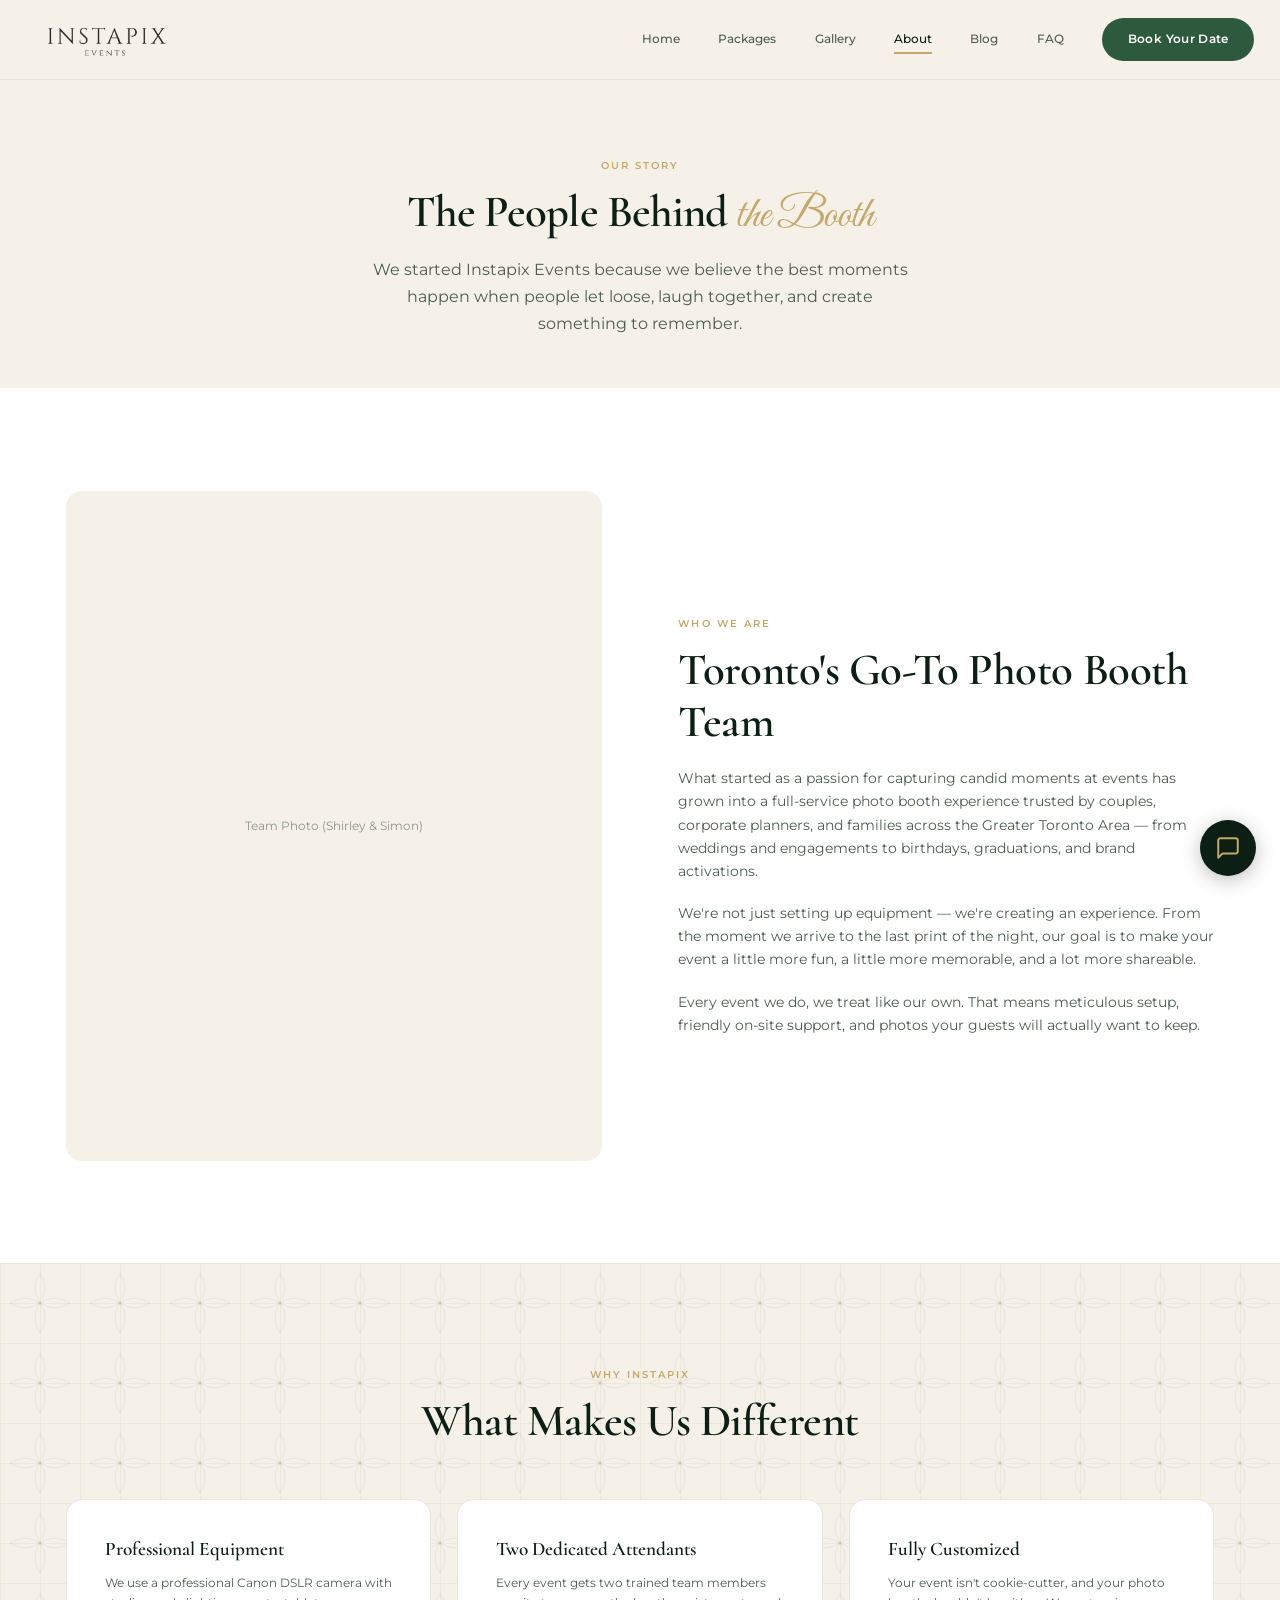
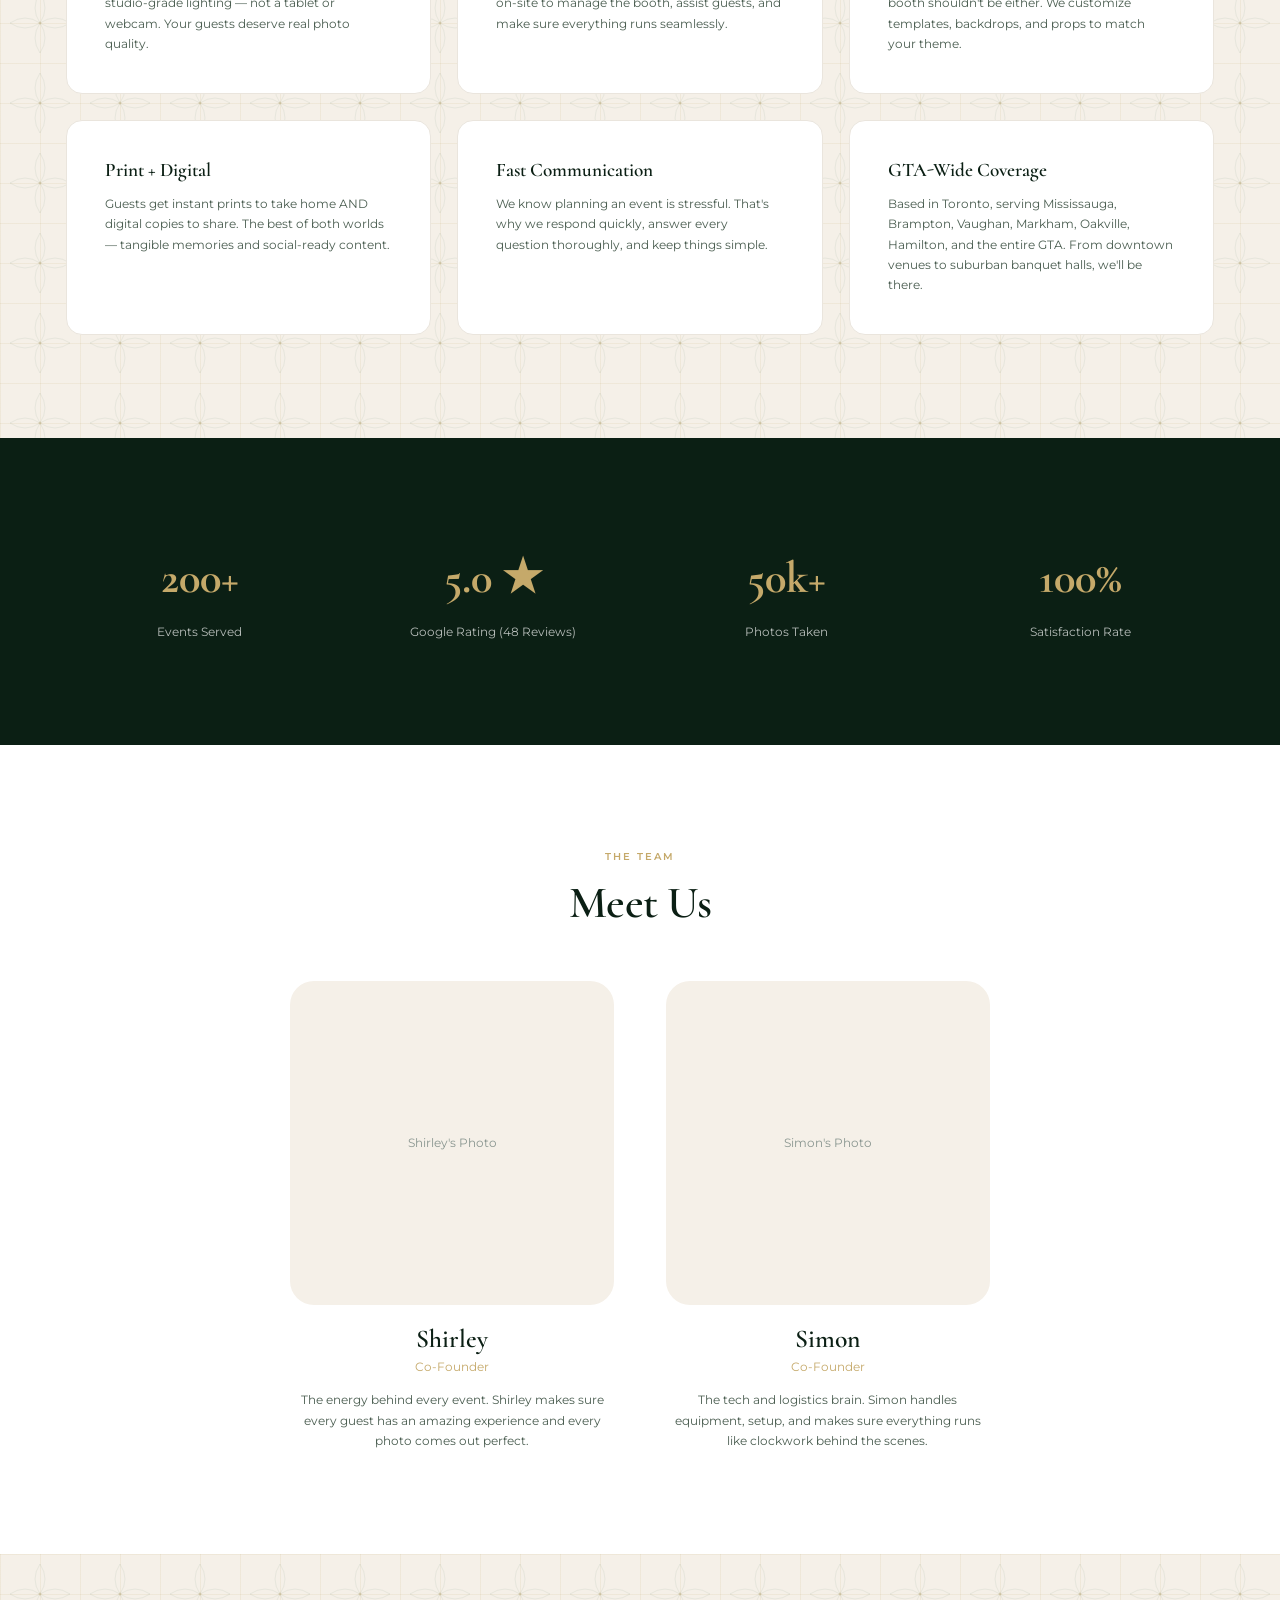
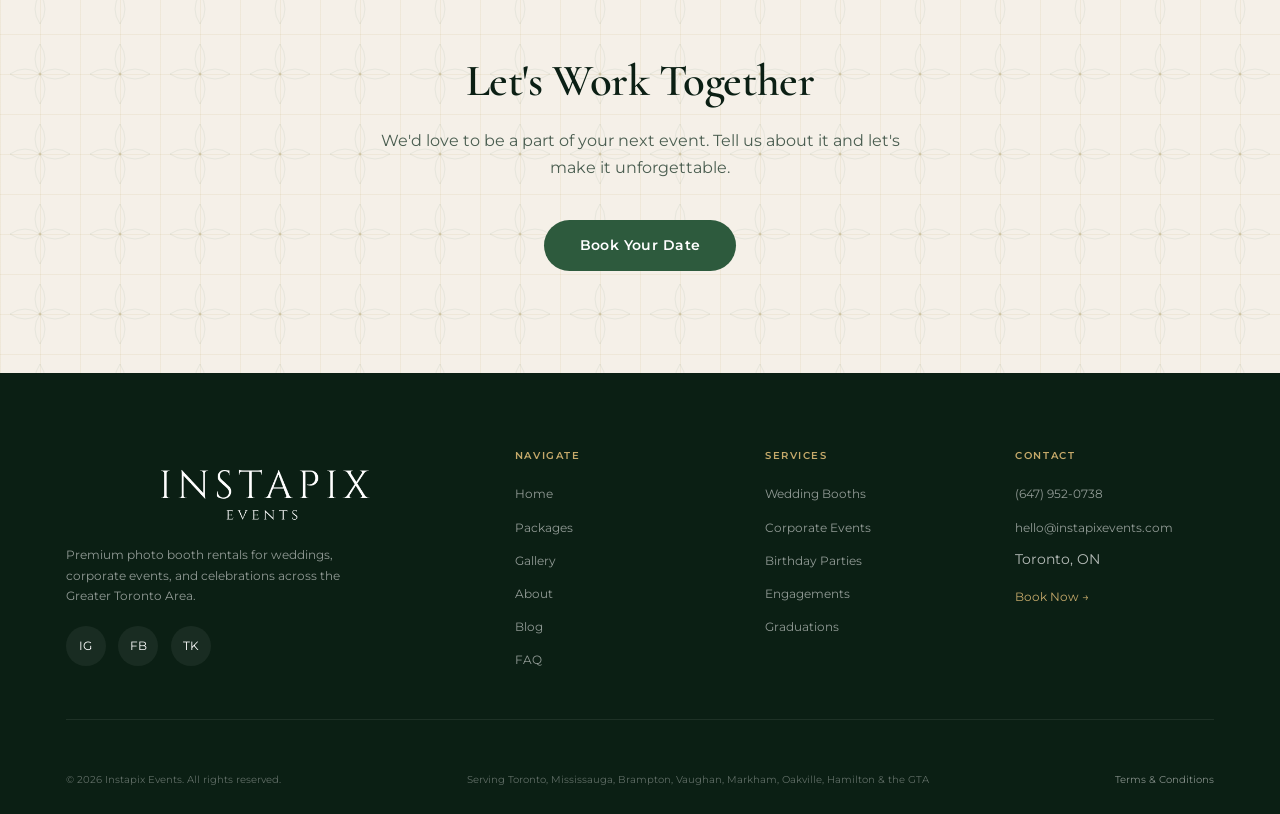
==== about.html @ 2d881115 "Initial commit — InstaPix Events website" ====
<!DOCTYPE html>
<html lang="en-CA">
<head>
  <meta charset="UTF-8">
  <meta name="viewport" content="width=device-width, initial-scale=1.0">
  <title>About Us — Instapix Events | Toronto Photo Booth Rentals</title>
  <meta name="description" content="Meet the team behind Instapix Events. We're passionate about creating unforgettable photo booth experiences for weddings and events across the GTA.">
  <link rel="stylesheet" href="shared/brand.css">
  <link rel="icon" type="image/png" href="assets/favicon.png">
</head>
<body>

  <!-- Navigation -->
  <nav class="nav">
    <div class="nav__inner">
      <a href="index.html" class="nav__logo">
        <img src="assets/White intapix text logo.png" alt="Instapix Events" style="width:160px;height:auto">
      </a>
      <button class="nav__toggle" aria-label="Toggle menu">
        <span></span><span></span><span></span>
      </button>
      <div class="nav__menu">
        <div class="nav__links">
          <a href="index.html" class="nav__link">Home</a>
          <a href="packages.html" class="nav__link">Packages</a>
          <a href="gallery.html" class="nav__link">Gallery</a>
          <a href="about.html" class="nav__link active">About</a>
          <a href="blog.html" class="nav__link">Blog</a>
          <a href="faq.html" class="nav__link">FAQ</a>
        </div>
        <a href="book.html" class="btn btn--primary nav__cta">Book Your Date</a>
      </div>
    </div>
  </nav>

  <!-- Hero -->
  <section style="padding-top:calc(var(--nav-height) + var(--space-4xl));padding-bottom:var(--space-3xl);background:var(--cream)">
    <div class="container text-center">
      <span class="section-label">Our Story</span>
      <h1 style="font-size:var(--text-4xl)">The People Behind <em class="accent-text">the Booth</em></h1>
      <p class="section-subtitle mx-auto" style="margin-top:var(--space-md)">We started Instapix Events because we believe the best moments happen when people let loose, laugh together, and create something to remember.</p>
    </div>
  </section>

  <!-- Story -->
  <section>
    <div class="container" style="display:grid;grid-template-columns:1fr 1fr;gap:var(--space-4xl);align-items:center">
      <div class="fade-in-left">
        <div style="aspect-ratio:4/5;background:var(--cream);border-radius:var(--border-radius-lg);display:flex;align-items:center;justify-content:center;color:var(--text-muted);font-size:var(--text-sm)">
          <!-- Replace with team photo -->
          Team Photo (Shirley & Simon)
        </div>
      </div>
      <div class="fade-in-right">
        <span class="section-label">Who We Are</span>
        <h2 style="margin-bottom:var(--space-lg)">Toronto's Go-To Photo Booth Team</h2>
        <p style="margin-bottom:var(--space-lg)">What started as a passion for capturing candid moments at events has grown into a full-service photo booth experience trusted by couples, corporate planners, and families across the Greater Toronto Area — from weddings and engagements to birthdays, graduations, and brand activations.</p>
        <p style="margin-bottom:var(--space-lg)">We're not just setting up equipment — we're creating an experience. From the moment we arrive to the last print of the night, our goal is to make your event a little more fun, a little more memorable, and a lot more shareable.</p>
        <p>Every event we do, we treat like our own. That means meticulous setup, friendly on-site support, and photos your guests will actually want to keep.</p>
      </div>
    </div>
  </section>

  <!-- Why Choose Us -->
  <section class="section--cream">
    <div class="container">
      <div class="text-center" style="margin-bottom:var(--space-3xl)">
        <span class="section-label">Why Instapix</span>
        <h2 class="section-title">What Makes Us Different</h2>
      </div>

      <div class="grid grid--3 stagger">
        <div class="card">
          <h5 style="margin-bottom:var(--space-md)">Professional Equipment</h5>
          <p style="font-size:var(--text-sm)">We use a professional Canon DSLR camera with studio-grade lighting — not a tablet or webcam. Your guests deserve real photo quality.</p>
        </div>

        <div class="card">
          <h5 style="margin-bottom:var(--space-md)">Two Dedicated Attendants</h5>
          <p style="font-size:var(--text-sm)">Every event gets two trained team members on-site to manage the booth, assist guests, and make sure everything runs seamlessly.</p>
        </div>

        <div class="card">
          <h5 style="margin-bottom:var(--space-md)">Fully Customized</h5>
          <p style="font-size:var(--text-sm)">Your event isn't cookie-cutter, and your photo booth shouldn't be either. We customize templates, backdrops, and props to match your theme.</p>
        </div>

        <div class="card">
          <h5 style="margin-bottom:var(--space-md)">Print + Digital</h5>
          <p style="font-size:var(--text-sm)">Guests get instant prints to take home AND digital copies to share. The best of both worlds — tangible memories and social-ready content.</p>
        </div>

        <div class="card">
          <h5 style="margin-bottom:var(--space-md)">Fast Communication</h5>
          <p style="font-size:var(--text-sm)">We know planning an event is stressful. That's why we respond quickly, answer every question thoroughly, and keep things simple.</p>
        </div>

        <div class="card">
          <h5 style="margin-bottom:var(--space-md)">GTA-Wide Coverage</h5>
          <p style="font-size:var(--text-sm)">Based in Toronto, serving Mississauga, Brampton, Vaughan, Markham, Oakville, Hamilton, and the entire GTA. From downtown venues to suburban banquet halls, we'll be there.</p>
        </div>
      </div>
    </div>
  </section>

  <!-- The Numbers -->
  <section class="section--forest">
    <div class="container">
      <div style="display:grid;grid-template-columns:repeat(4,1fr);gap:var(--space-xl);text-align:center" class="stagger stats-grid">
        <div>
          <div style="font-family:var(--font-heading);font-size:var(--text-4xl);font-weight:700;color:var(--gold)">200+</div>
          <p style="font-size:var(--text-sm);margin-top:var(--space-sm)">Events Served</p>
        </div>
        <div>
          <div style="font-family:var(--font-heading);font-size:var(--text-4xl);font-weight:700;color:var(--gold)">5.0 &#9733;</div>
          <p style="font-size:var(--text-sm);margin-top:var(--space-sm)">Google Rating (48 Reviews)</p>
        </div>
        <div>
          <div style="font-family:var(--font-heading);font-size:var(--text-4xl);font-weight:700;color:var(--gold)">50k+</div>
          <p style="font-size:var(--text-sm);margin-top:var(--space-sm)">Photos Taken</p>
        </div>
        <div>
          <div style="font-family:var(--font-heading);font-size:var(--text-4xl);font-weight:700;color:var(--gold)">100%</div>
          <p style="font-size:var(--text-sm);margin-top:var(--space-sm)">Satisfaction Rate</p>
        </div>
      </div>
    </div>
  </section>

  <!-- Meet the Team -->
  <section>
    <div class="container text-center">
      <span class="section-label">The Team</span>
      <h2 class="section-title" style="margin-bottom:var(--space-3xl)">Meet Us</h2>

      <div style="display:grid;grid-template-columns:repeat(2,1fr);gap:var(--space-3xl);max-width:700px;margin:0 auto">
        <div class="fade-in">
          <div style="aspect-ratio:1;background:var(--cream);border-radius:var(--border-radius-xl);margin-bottom:var(--space-lg);display:flex;align-items:center;justify-content:center;color:var(--text-muted);font-size:var(--text-sm)">
            <!-- Replace with Shirley's photo -->
            Shirley's Photo
          </div>
          <h4>Shirley</h4>
          <p style="color:var(--gold);font-size:var(--text-sm);margin-top:var(--space-xs)">Co-Founder</p>
          <p style="font-size:var(--text-sm);margin-top:var(--space-md);margin-left:auto;margin-right:auto">The energy behind every event. Shirley makes sure every guest has an amazing experience and every photo comes out perfect.</p>
        </div>

        <div class="fade-in">
          <div style="aspect-ratio:1;background:var(--cream);border-radius:var(--border-radius-xl);margin-bottom:var(--space-lg);display:flex;align-items:center;justify-content:center;color:var(--text-muted);font-size:var(--text-sm)">
            <!-- Replace with Simon's photo -->
            Simon's Photo
          </div>
          <h4>Simon</h4>
          <p style="color:var(--gold);font-size:var(--text-sm);margin-top:var(--space-xs)">Co-Founder</p>
          <p style="font-size:var(--text-sm);margin-top:var(--space-md);margin-left:auto;margin-right:auto">The tech and logistics brain. Simon handles equipment, setup, and makes sure everything runs like clockwork behind the scenes.</p>
        </div>
      </div>
    </div>
  </section>

  <!-- CTA -->
  <section class="section--cream">
    <div class="container text-center">
      <h2 class="section-title">Let's Work Together</h2>
      <p class="section-subtitle mx-auto" style="margin-bottom:var(--space-2xl)">We'd love to be a part of your next event. Tell us about it and let's make it unforgettable.</p>
      <a href="book.html" class="btn btn--primary btn--lg">Book Your Date</a>
    </div>
  </section>

  <!-- Footer -->
  <footer class="footer">
    <div class="container">
      <div class="footer__grid">
        <div>
          <div class="footer__brand-name"><img src="assets/INSTAPIX (Website).png" alt="Instapix Events" style="width:220px;height:auto;margin:0 auto 8px"></div>
          <p class="footer__description">Premium photo booth rentals for weddings, corporate events, and celebrations across the Greater Toronto Area.</p>
          <div class="footer__social">
            <a href="https://instagram.com/instapixevents" target="_blank" rel="noopener" aria-label="Instagram">IG</a>
            <a href="https://facebook.com/instapixevents" target="_blank" rel="noopener" aria-label="Facebook">FB</a>
            <a href="https://tiktok.com/@instapixevents" target="_blank" rel="noopener" aria-label="TikTok">TK</a>
          </div>
        </div>
        <div>
          <h4 class="footer__heading">Navigate</h4>
          <ul class="footer__links">
            <li><a href="index.html">Home</a></li>
            <li><a href="packages.html">Packages</a></li>
            <li><a href="gallery.html">Gallery</a></li>
            <li><a href="about.html">About</a></li>
            <li><a href="blog.html">Blog</a></li>
            <li><a href="faq.html">FAQ</a></li>
          </ul>
        </div>
        <div>
          <h4 class="footer__heading">Services</h4>
          <ul class="footer__links">
            <li><a href="packages.html">Wedding Booths</a></li>
            <li><a href="packages.html">Corporate Events</a></li>
            <li><a href="packages.html">Birthday Parties</a></li>
            <li><a href="packages.html">Engagements</a></li>
            <li><a href="packages.html">Graduations</a></li>
          </ul>
        </div>
        <div>
          <h4 class="footer__heading">Contact</h4>
          <ul class="footer__links">
            <li><a href="tel:+16479520738">(647) 952-0738</a></li>
            <li><a href="mailto:hello@instapixevents.com">hello@instapixevents.com</a></li>
            <li>Toronto, ON</li>
            <li style="margin-top:var(--space-md)"><a href="book.html" style="color:var(--gold)">Book Now &#8594;</a></li>
          </ul>
        </div>
      </div>
      <div class="footer__bottom">
        <span>&copy; 2026 Instapix Events. All rights reserved.</span>
        <span>Serving Toronto, Mississauga, Brampton, Vaughan, Markham, Oakville, Hamilton & the GTA</span>
        <a href="terms.html" style="color:rgba(255,255,255,0.5);font-size:var(--text-xs)">Terms & Conditions</a>
      </div>
    </div>
  </footer>

  <script src="shared/helpers.js"></script>
  <script src="shared/chatbot.js"></script>
</body>
</html>
---- shared/brand.css ----
/* ============================================
   INSTAPIX EVENTS — Design System v2
   Deep Forest + Emerald + Gold | Premium Weddings
   ============================================ */

/* --- Google Fonts Import --- */
@import url('https://fonts.googleapis.com/css2?family=Cormorant:ital,wght@0,300;0,400;0,500;0,600;0,700;1,300;1,400;1,500&family=Great+Vibes&family=Montserrat:wght@300;400;500;600;700&display=swap');

/* --- CSS Custom Properties --- */
:root {
  /* Brand Colors */
  --white: #FFFFFF;
  --cream: #F5F0E8;
  --cream-dark: #EDE6DA;
  --forest: #0B1F14;
  --forest-light: #132B1D;
  --emerald: #2D5A3D;
  --emerald-hover: #245031;
  --emerald-light: rgba(45, 90, 61, 0.10);
  --emerald-glow: rgba(45, 90, 61, 0.20);
  --gold: #C5A96A;
  --gold-hover: #B89B5A;
  --gold-light: rgba(197, 169, 106, 0.12);
  --gold-glow: rgba(197, 169, 106, 0.25);
  --text-primary: #0B1F14;
  --text-secondary: #4A5D50;
  --text-muted: #8A9690;
  --border: #DDD8D0;
  --border-light: #EAE5DD;

  /* Typography */
  --font-heading: 'Cormorant', Georgia, 'Times New Roman', serif;
  --font-body: 'Montserrat', -apple-system, BlinkMacSystemFont, 'Segoe UI', sans-serif;

  /* Font Sizes — fluid scale */
  --text-xs: clamp(0.75rem, 0.7rem + 0.25vw, 0.8125rem);
  --text-sm: clamp(0.8125rem, 0.75rem + 0.3vw, 0.9375rem);
  --text-base: clamp(0.9375rem, 0.875rem + 0.3vw, 1.0625rem);
  --text-lg: clamp(1.0625rem, 1rem + 0.4vw, 1.25rem);
  --text-xl: clamp(1.25rem, 1.1rem + 0.75vw, 1.5rem);
  --text-2xl: clamp(1.5rem, 1.25rem + 1.25vw, 2rem);
  --text-3xl: clamp(1.875rem, 1.5rem + 1.875vw, 2.75rem);
  --text-4xl: clamp(2.25rem, 1.75rem + 2.5vw, 3.5rem);
  --text-5xl: clamp(2.75rem, 2rem + 3.75vw, 4.5rem);

  /* Spacing */
  --space-xs: 0.25rem;
  --space-sm: 0.5rem;
  --space-md: 1rem;
  --space-lg: 1.5rem;
  --space-xl: 2rem;
  --space-2xl: 3rem;
  --space-3xl: 4rem;
  --space-4xl: 6rem;
  --space-section: clamp(4rem, 3rem + 5vw, 8rem);

  /* Layout */
  --max-width: 1200px;
  --max-width-narrow: 800px;
  --max-width-wide: 1400px;
  --nav-height: 80px;
  --border-radius: 8px;
  --border-radius-lg: 16px;
  --border-radius-xl: 24px;

  /* Shadows */
  --shadow-sm: 0 1px 3px rgba(11, 31, 20, 0.06);
  --shadow-md: 0 4px 12px rgba(11, 31, 20, 0.08);
  --shadow-lg: 0 8px 30px rgba(11, 31, 20, 0.10);
  --shadow-xl: 0 16px 50px rgba(11, 31, 20, 0.12);

  /* Transitions */
  --ease-out: cubic-bezier(0.22, 1, 0.36, 1);
  --ease-in-out: cubic-bezier(0.45, 0, 0.55, 1);
  --duration-fast: 150ms;
  --duration-normal: 300ms;
  --duration-slow: 500ms;
}

/* --- Reset & Base --- */
*, *::before, *::after {
  margin: 0;
  padding: 0;
  box-sizing: border-box;
}

html {
  font-size: 80%;
  scroll-behavior: smooth;
  -webkit-font-smoothing: antialiased;
  -moz-osx-font-smoothing: grayscale;
  overflow-x: hidden;
}

body {
  font-family: var(--font-body);
  font-size: var(--text-base);
  color: var(--text-primary);
  background: var(--white);
  line-height: 1.7;
  overflow-x: hidden;
}

img {
  max-width: 100%;
  height: auto;
  display: block;
}

a {
  color: inherit;
  text-decoration: none;
}

ul, ol {
  list-style: none;
}

/* --- Typography --- */
h1, h2, h3, h4, h5 {
  font-family: var(--font-heading);
  font-weight: 600;
  line-height: 1.15;
  color: var(--text-primary);
}

h1 { font-size: var(--text-5xl); letter-spacing: -0.02em; }
h2 { font-size: var(--text-4xl); letter-spacing: -0.01em; }
h3 { font-size: var(--text-3xl); }
h4 { font-size: var(--text-2xl); }
h5 { font-size: var(--text-xl); }

p {
  color: var(--text-secondary);
  max-width: 65ch;
}

.accent-text {
  font-family: 'Great Vibes', cursive;
  color: var(--gold);
  font-style: normal;
  font-weight: 500;
}

.section-label {
  font-family: var(--font-body);
  font-size: var(--text-xs);
  font-weight: 600;
  text-transform: uppercase;
  letter-spacing: 0.2em;
  color: var(--gold);
  margin-bottom: var(--space-md);
  display: block;
}

.section-title {
  margin-bottom: var(--space-lg);
}

.section-subtitle {
  font-size: var(--text-lg);
  color: var(--text-secondary);
  max-width: 550px;
}

/* --- Gold Divider --- */
.divider {
  width: 60px;
  height: 2px;
  background: var(--gold);
  border-radius: 100px;
}

.divider--center {
  margin-left: auto;
  margin-right: auto;
}

/* --- Layout --- */
.container {
  width: 100%;
  max-width: var(--max-width);
  margin: 0 auto;
  padding: 0 var(--space-xl);
}

.container--narrow {
  max-width: var(--max-width-narrow);
}

.container--wide {
  max-width: var(--max-width-wide);
}

section {
  padding: var(--space-section) 0;
}

.section--cream {
  background-color: var(--cream);
  background-image:
    url("data:image/svg+xml,%3Csvg xmlns='http://www.w3.org/2000/svg' width='80' height='80' viewBox='0 0 80 80'%3E%3Cpath d='M40 10 Q30 25 40 40 Q50 25 40 10Z' fill='none' stroke='%232D5A3D' stroke-width='0.5' opacity='0.15'/%3E%3Cpath d='M40 40 Q30 55 40 70 Q50 55 40 40Z' fill='none' stroke='%232D5A3D' stroke-width='0.5' opacity='0.15'/%3E%3Cpath d='M10 40 Q25 30 40 40 Q25 50 10 40Z' fill='none' stroke='%232D5A3D' stroke-width='0.5' opacity='0.15'/%3E%3Cpath d='M40 40 Q55 30 70 40 Q55 50 40 40Z' fill='none' stroke='%232D5A3D' stroke-width='0.5' opacity='0.15'/%3E%3Ccircle cx='40' cy='40' r='1.5' fill='%23C5A96A' opacity='0.3'/%3E%3C/svg%3E"),
    linear-gradient(rgba(197,169,106,0.12) 1px, transparent 1px),
    linear-gradient(90deg, rgba(197,169,106,0.12) 1px, transparent 1px);
  background-size: 80px 80px, 40px 40px, 40px 40px;
}

/* Reusable brand pattern — add to any element with cream bg */
.bg-pattern {
  background-image:
    url("data:image/svg+xml,%3Csvg xmlns='http://www.w3.org/2000/svg' width='80' height='80' viewBox='0 0 80 80'%3E%3Cpath d='M40 10 Q30 25 40 40 Q50 25 40 10Z' fill='none' stroke='%232D5A3D' stroke-width='0.5' opacity='0.15'/%3E%3Cpath d='M40 40 Q30 55 40 70 Q50 55 40 40Z' fill='none' stroke='%232D5A3D' stroke-width='0.5' opacity='0.15'/%3E%3Cpath d='M10 40 Q25 30 40 40 Q25 50 10 40Z' fill='none' stroke='%232D5A3D' stroke-width='0.5' opacity='0.15'/%3E%3Cpath d='M40 40 Q55 30 70 40 Q55 50 40 40Z' fill='none' stroke='%232D5A3D' stroke-width='0.5' opacity='0.15'/%3E%3Ccircle cx='40' cy='40' r='1.5' fill='%23C5A96A' opacity='0.3'/%3E%3C/svg%3E"),
    linear-gradient(rgba(197,169,106,0.12) 1px, transparent 1px),
    linear-gradient(90deg, rgba(197,169,106,0.12) 1px, transparent 1px);
  background-size: 80px 80px, 40px 40px, 40px 40px;
}

.section--forest {
  background: var(--forest);
  color: var(--white);
}

.section--forest h2,
.section--forest h3,
.section--forest h4,
.section--forest h5 {
  color: var(--white);
}

.section--forest p {
  color: rgba(255, 255, 255, 0.70);
}

.section--forest .section-label {
  color: var(--gold);
}

.section--emerald {
  background: var(--emerald);
  color: var(--white);
}

.section--emerald h2,
.section--emerald h3,
.section--emerald h4 {
  color: var(--white);
}

.section--emerald p {
  color: rgba(255, 255, 255, 0.75);
}

.section--emerald .section-label {
  color: var(--gold);
}

.text-center { text-align: center; }
.mx-auto { margin-left: auto; margin-right: auto; }

/* --- Grid System --- */
.grid {
  display: grid;
  gap: var(--space-xl);
}

.grid--2 { grid-template-columns: repeat(2, 1fr); }
.grid--3 { grid-template-columns: repeat(3, 1fr); }
.grid--4 { grid-template-columns: repeat(4, 1fr); }

@media (max-width: 1024px) {
  .grid--4 { grid-template-columns: repeat(2, 1fr); }
}

@media (max-width: 768px) {
  .grid--2,
  .grid--3,
  .grid--4 { grid-template-columns: 1fr; }
  .grid--4.grid--compact { grid-template-columns: repeat(2, 1fr); }
}

@media (max-width: 400px) {
  .grid--4.grid--compact { grid-template-columns: 1fr; }
}

/* --- Navigation --- */
.nav {
  position: fixed;
  top: 0;
  left: 0;
  right: 0;
  height: var(--nav-height);
  background: rgba(245, 240, 232, 0.90);
  backdrop-filter: blur(20px);
  -webkit-backdrop-filter: blur(20px);
  border-bottom: 1px solid rgba(11, 31, 20, 0.06);
  z-index: 1000;
  transition: background var(--duration-normal) var(--ease-out),
              box-shadow var(--duration-normal) var(--ease-out);
}

.nav.scrolled {
  background: rgba(245, 240, 232, 0.98);
  box-shadow: 0 1px 12px rgba(11, 31, 20, 0.08);
}

/* Transparent nav for dark hero pages */
.nav--transparent {
  background: transparent;
  backdrop-filter: none;
  -webkit-backdrop-filter: none;
  border-bottom-color: transparent;
}

.nav--transparent .nav__link {
  color: rgba(255, 255, 255, 0.7);
}

.nav--transparent .nav__link:hover,
.nav--transparent .nav__link.active {
  color: var(--white);
}

.nav--transparent .nav__toggle span {
  background: var(--white);
}

.nav--transparent.scrolled {
  background: rgba(11, 31, 20, 0.95);
  backdrop-filter: blur(20px);
  -webkit-backdrop-filter: blur(20px);
  border-bottom-color: rgba(197, 169, 106, 0.15);
}

.nav--transparent.scrolled .nav__link {
  color: rgba(255, 255, 255, 0.7);
}

.nav--transparent.scrolled .nav__link:hover,
.nav--transparent.scrolled .nav__link.active {
  color: var(--white);
}

.nav--transparent.scrolled .nav__toggle span {
  background: var(--white);
}

.nav__inner {
  max-width: none;
  margin: 0;
  padding: 0 var(--space-xl);
  height: 100%;
  display: flex;
  align-items: center;
  justify-content: space-between;
}

.nav__logo {
  display: flex;
  align-items: center;
  gap: var(--space-sm);
  margin-right: auto;
}

.nav__logo img {
  filter: brightness(0) invert(0.15);
}

.nav--transparent .nav__logo img {
  filter: none;
}

.nav__logo-text {
  font-family: var(--font-heading);
  font-size: var(--text-xl);
  font-weight: 700;
  color: var(--forest);
  letter-spacing: 0.05em;
}

.nav__logo-text span {
  color: var(--gold);
}

.nav__links {
  display: flex;
  align-items: center;
  gap: var(--space-2xl);
}

.nav__link {
  font-size: var(--text-sm);
  font-weight: 500;
  color: var(--text-secondary);
  transition: color var(--duration-fast);
  position: relative;
}

.nav__link:hover,
.nav__link.active {
  color: var(--forest);
}

.nav__link::after {
  content: '';
  position: absolute;
  bottom: -4px;
  left: 0;
  width: 0;
  height: 2px;
  background: var(--gold);
  transition: width var(--duration-normal) var(--ease-out);
}

.nav__link:hover::after,
.nav__link.active::after {
  width: 100%;
}

.nav__menu {
  display: flex;
  align-items: center;
  gap: var(--space-2xl);
}

.nav__cta {
  display: inline-flex;
}

/* Mobile Nav Toggle */
.nav__toggle {
  display: none;
  background: none;
  border: none;
  cursor: pointer;
  padding: var(--space-sm);
}

.nav__toggle span {
  display: block;
  width: 24px;
  height: 2px;
  background: var(--forest);
  margin: 6px 0;
  transition: all var(--duration-normal) var(--ease-out);
}

.nav__toggle.open span:nth-child(1) {
  transform: rotate(45deg) translate(5px, 6px);
}
.nav__toggle.open span:nth-child(2) {
  opacity: 0;
}
.nav__toggle.open span:nth-child(3) {
  transform: rotate(-45deg) translate(5px, -6px);
}

@media (max-width: 768px) {
  .nav__toggle { display: block; }

  /* When menu is open, expand nav to full screen */
  .nav.menu-open {
    height: 100vh;
    height: 100dvh;
    background: var(--cream);
    backdrop-filter: none;
    -webkit-backdrop-filter: none;
  }

  .nav.menu-open .nav__inner {
    flex-wrap: wrap;
    align-content: flex-start;
  }

  .nav__menu {
    width: 100%;
    flex-direction: column;
    align-items: center;
    justify-content: center;
    gap: var(--space-2xl);
    display: none;
    padding: var(--space-3xl) 0;
    flex-grow: 1;
  }

  .nav__menu.open {
    display: flex;
  }

  .nav__links {
    flex-direction: column;
    text-align: center;
  }

  .nav__link {
    font-size: var(--text-xl);
    color: var(--forest);
  }

  .nav__cta {
    margin-top: var(--space-md);
  }

  /* Dark mobile menu for transparent nav pages */
  .nav--transparent.menu-open {
    background: var(--forest);
  }

  .nav--transparent.menu-open .nav__link {
    color: rgba(255, 255, 255, 0.85);
  }

  .nav--transparent.menu-open .nav__link:hover,
  .nav--transparent.menu-open .nav__link.active {
    color: var(--white);
  }

  .nav--transparent .nav__menu .nav__cta {
    color: var(--white);
    border-color: var(--gold);
  }
}

/* --- Buttons --- */
.btn {
  display: inline-flex;
  align-items: center;
  justify-content: center;
  gap: var(--space-sm);
  font-family: var(--font-body);
  font-size: var(--text-sm);
  font-weight: 600;
  padding: 0.875rem 2rem;
  border-radius: 100px;
  border: none;
  cursor: pointer;
  transition: all var(--duration-normal) var(--ease-out);
  text-decoration: none;
  white-space: nowrap;
  letter-spacing: 0.03em;
}

.btn--primary {
  background: var(--emerald);
  color: var(--white);
}

.btn--primary:hover {
  background: var(--emerald-hover);
  transform: translateY(-2px);
  box-shadow: 0 8px 25px rgba(45, 90, 61, 0.25);
}

.btn--gold {
  background: var(--gold);
  color: var(--forest);
}

.btn--gold:hover {
  background: var(--gold-hover);
  transform: translateY(-2px);
  box-shadow: 0 8px 25px rgba(197, 169, 106, 0.3);
}

.btn--secondary {
  background: transparent;
  color: var(--forest);
  border: 1.5px solid var(--border);
}

.btn--secondary:hover {
  border-color: var(--forest);
  transform: translateY(-2px);
}

.btn--white {
  background: var(--white);
  color: var(--forest);
}

.btn--white:hover {
  transform: translateY(-2px);
  box-shadow: var(--shadow-lg);
}

.btn--outline-white {
  background: transparent;
  color: var(--white);
  border: 1.5px solid rgba(255, 255, 255, 0.3);
}

.btn--outline-white:hover {
  border-color: var(--white);
  background: rgba(255, 255, 255, 0.08);
  transform: translateY(-2px);
}

.btn--ghost {
  background: transparent;
  color: var(--emerald);
  padding: 0;
  font-weight: 600;
}

.btn--ghost:hover {
  color: var(--emerald-hover);
}

.btn--ghost::after {
  content: '\2192';
  transition: transform var(--duration-fast);
}

.btn--ghost:hover::after {
  transform: translateX(4px);
}

.btn--lg {
  font-size: var(--text-base);
  padding: 1.1rem 2.75rem;
}

.btn--sm {
  font-size: var(--text-xs);
  padding: 0.625rem 1.5rem;
}

/* --- Cards --- */
.card {
  background: var(--white);
  border-radius: var(--border-radius-lg);
  padding: var(--space-2xl);
  border: 1px solid var(--border-light);
  transition: all var(--duration-normal) var(--ease-out);
}

.card:hover {
  border-color: var(--border);
  box-shadow: var(--shadow-md);
  transform: translateY(-4px);
}

.card--featured {
  border: 2px solid var(--gold);
  position: relative;
}

.card--featured::before {
  content: 'Most Popular';
  position: absolute;
  top: -14px;
  left: 50%;
  transform: translateX(-50%);
  background: var(--gold);
  color: var(--forest);
  font-size: var(--text-xs);
  font-weight: 600;
  padding: 0.35rem 1.25rem;
  border-radius: 100px;
  white-space: nowrap;
  letter-spacing: 0.05em;
}

/* --- Testimonial Cards --- */
.testimonial {
  background: var(--white);
  border-radius: var(--border-radius-lg);
  padding: var(--space-2xl);
  border: 1px solid var(--border-light);
}

.testimonial__stars {
  color: var(--gold);
  font-size: var(--text-lg);
  margin-bottom: var(--space-md);
  letter-spacing: 2px;
}

.testimonial__text {
  font-family: var(--font-heading);
  font-size: var(--text-xl);
  font-weight: 400;
  color: var(--text-primary);
  line-height: 1.6;
  margin-bottom: var(--space-lg);
  font-style: italic;
}

.testimonial__author {
  display: flex;
  align-items: center;
  gap: var(--space-md);
}

.testimonial__avatar {
  width: 48px;
  height: 48px;
  border-radius: 50%;
  background: var(--emerald-light);
  display: flex;
  align-items: center;
  justify-content: center;
  font-weight: 600;
  color: var(--emerald);
  font-size: var(--text-sm);
}

.testimonial__name {
  font-weight: 600;
  color: var(--text-primary);
  font-size: var(--text-sm);
}

.testimonial__event {
  font-size: var(--text-xs);
  color: var(--text-muted);
}

/* --- Hero --- */
.hero {
  position: relative;
  min-height: 100vh;
  display: flex;
  align-items: center;
  justify-content: center;
  text-align: center;
  padding-top: var(--nav-height);
  overflow: hidden;
}

.hero__bg {
  position: absolute;
  inset: 0;
  z-index: -1;
}

.hero__bg img,
.hero__bg video {
  width: 100%;
  height: 100%;
  object-fit: cover;
}

.hero__overlay {
  position: absolute;
  inset: 0;
  background: linear-gradient(
    180deg,
    rgba(11, 31, 20, 0.60) 0%,
    rgba(11, 31, 20, 0.70) 50%,
    rgba(11, 31, 20, 0.80) 100%
  );
}

.hero__content {
  position: relative;
  z-index: 1;
  max-width: 800px;
  margin: 0 auto;
  padding: var(--space-4xl) var(--space-xl);
}

.hero__badge {
  display: inline-block;
  font-family: var(--font-body);
  font-size: var(--text-xs);
  font-weight: 600;
  text-transform: uppercase;
  letter-spacing: 0.2em;
  color: var(--gold);
  margin-bottom: var(--space-md);
  padding: 8px 24px;
  border: 1px solid rgba(197, 169, 106, 0.35);
  border-radius: 100px;
  background: rgba(197, 169, 106, 0.08);
}

.hero__title {
  font-size: clamp(3rem, 2.5rem + 4vw, 6rem);
  margin-bottom: 0;
  line-height: 1;
  color: var(--white);
  font-weight: 300;
  letter-spacing: 0.02em;
}

.hero__title img {
  mix-blend-mode: screen;
  pointer-events: none;
}

.hero__title {
  outline: none;
  -webkit-user-select: none;
  user-select: none;
}

.hero__tagline {
  font-family: var(--font-heading);
  font-size: var(--text-2xl);
  color: rgba(255, 255, 255, 0.75);
  margin-bottom: var(--space-lg);
  font-style: italic;
  font-weight: 300;
}

.hero__subtitle {
  font-size: var(--text-base);
  color: rgba(255, 255, 255, 0.55);
  margin-bottom: var(--space-2xl);
  max-width: 600px;
  margin-left: auto;
  margin-right: auto;
  line-height: 1.7;
}

.hero__actions {
  display: flex;
  align-items: center;
  justify-content: center;
  gap: var(--space-lg);
  flex-wrap: wrap;
}

.hero__scroll {
  position: absolute;
  bottom: 40px;
  left: 50%;
  transform: translateX(-50%);
  z-index: 2;
  width: 24px;
  height: 40px;
  border: 2px solid rgba(255, 255, 255, 0.25);
  border-radius: 12px;
  display: flex;
  align-items: flex-start;
  justify-content: center;
  padding-top: 6px;
}

.hero__scroll-dot {
  width: 4px;
  height: 8px;
  border-radius: 4px;
  background: var(--gold);
  animation: scrollBounce 2s ease-in-out infinite;
}

@keyframes scrollBounce {
  0%, 100% { transform: translateY(0); opacity: 1; }
  50% { transform: translateY(12px); opacity: 0.3; }
}

@media (max-width: 768px) {
  .hero {
    min-height: 100vh;
    padding-top: calc(var(--nav-height) + var(--space-xl));
  }

  .hero__title {
    font-size: clamp(2.5rem, 2rem + 3vw, 4rem);
  }

  .hero__scroll {
    bottom: 24px;
  }
}

/* --- Image Gallery / Lightbox --- */
.gallery-grid {
  display: grid;
  grid-template-columns: repeat(auto-fill, minmax(min(300px, 100%), 1fr));
  gap: var(--space-md);
}

.gallery-item {
  position: relative;
  border-radius: var(--border-radius);
  overflow: hidden;
  cursor: pointer;
  aspect-ratio: 4 / 3;
}

.gallery-item img {
  width: 100%;
  height: 100%;
  object-fit: cover;
  transition: transform var(--duration-slow) var(--ease-out);
}

.gallery-item:hover img {
  transform: scale(1.05);
}

.gallery-item__overlay {
  position: absolute;
  inset: 0;
  background: rgba(11, 31, 20, 0);
  display: flex;
  align-items: center;
  justify-content: center;
  transition: background var(--duration-normal);
}

.gallery-item:hover .gallery-item__overlay {
  background: rgba(11, 31, 20, 0.35);
}

.gallery-item__icon {
  color: var(--white);
  font-size: var(--text-2xl);
  opacity: 0;
  transform: scale(0.8);
  transition: all var(--duration-normal) var(--ease-out);
}

.gallery-item:hover .gallery-item__icon {
  opacity: 1;
  transform: scale(1);
}

/* Lightbox */
.lightbox {
  position: fixed;
  inset: 0;
  background: rgba(11, 31, 20, 0.94);
  z-index: 10000;
  display: flex;
  align-items: center;
  justify-content: center;
  opacity: 0;
  pointer-events: none;
  transition: opacity var(--duration-normal);
}

.lightbox.active {
  opacity: 1;
  pointer-events: all;
}

.lightbox__img {
  max-width: 90vw;
  max-height: 85vh;
  object-fit: contain;
  border-radius: var(--border-radius);
}

.lightbox__close {
  position: absolute;
  top: var(--space-xl);
  right: var(--space-xl);
  background: none;
  border: none;
  color: var(--white);
  font-size: var(--text-2xl);
  cursor: pointer;
  padding: var(--space-sm);
  opacity: 0.7;
  transition: opacity var(--duration-fast);
}

.lightbox__close:hover { opacity: 1; }

.lightbox__nav {
  position: absolute;
  top: 50%;
  transform: translateY(-50%);
  background: rgba(255, 255, 255, 0.1);
  border: none;
  color: var(--white);
  font-size: var(--text-xl);
  cursor: pointer;
  width: 48px;
  height: 48px;
  border-radius: 50%;
  display: flex;
  align-items: center;
  justify-content: center;
  transition: background var(--duration-fast);
}

.lightbox__nav:hover {
  background: rgba(255, 255, 255, 0.2);
}

.lightbox__prev { left: var(--space-xl); }
.lightbox__next { right: var(--space-xl); }

@media (max-width: 480px) {
  .lightbox__prev { left: var(--space-xs); }
  .lightbox__next { right: var(--space-xs); }
  .lightbox__nav { width: 40px; height: 40px; font-size: 24px; }
}

/* --- Gallery Filters --- */
.filter-bar {
  display: flex;
  align-items: center;
  justify-content: center;
  gap: var(--space-sm);
  margin-bottom: var(--space-2xl);
  flex-wrap: wrap;
}

.filter-btn {
  font-family: var(--font-body);
  font-size: var(--text-sm);
  font-weight: 500;
  padding: 0.625rem 1.25rem;
  min-height: 44px;
  border-radius: 100px;
  border: 1.5px solid var(--border);
  background: transparent;
  color: var(--text-secondary);
  cursor: pointer;
  transition: all var(--duration-fast);
}

.filter-btn:hover {
  border-color: var(--emerald);
  color: var(--emerald);
}

.filter-btn.active {
  background: var(--emerald);
  border-color: var(--emerald);
  color: var(--white);
}

/* --- Forms --- */
.form-group {
  margin-bottom: var(--space-lg);
}

.form-label {
  display: block;
  font-size: var(--text-sm);
  font-weight: 500;
  color: var(--text-primary);
  margin-bottom: var(--space-sm);
}

.form-input,
.form-select,
.form-textarea {
  width: 100%;
  padding: 0.875rem 1.25rem;
  font-family: var(--font-body);
  font-size: var(--text-base);
  color: var(--text-primary);
  background: var(--white);
  border: 1.5px solid var(--border);
  border-radius: var(--border-radius);
  transition: border-color var(--duration-fast);
  outline: none;
}

.form-input:focus,
.form-select:focus,
.form-textarea:focus {
  border-color: var(--emerald);
  box-shadow: 0 0 0 3px var(--emerald-light);
}

.form-textarea {
  min-height: 140px;
  resize: vertical;
}

.form-input::placeholder,
.form-textarea::placeholder {
  color: var(--text-muted);
}

/* --- Footer --- */
.footer {
  background: var(--forest);
  color: rgba(255, 255, 255, 0.7);
  padding: var(--space-4xl) 0 var(--space-xl);
}

.footer__grid {
  display: grid;
  grid-template-columns: 2fr 1fr 1fr 1fr;
  gap: var(--space-3xl);
  margin-bottom: var(--space-3xl);
  padding-bottom: var(--space-2xl);
  border-bottom: 1px solid rgba(255, 255, 255, 0.08);
}

.footer__brand-name {
  font-family: var(--font-heading);
  font-size: var(--text-xl);
  font-weight: 700;
  color: var(--white);
  margin-bottom: var(--space-md);
  letter-spacing: 0.05em;
}

.footer__brand-name span {
  color: var(--gold);
}

.footer__description {
  font-size: var(--text-sm);
  line-height: 1.7;
  color: rgba(255, 255, 255, 0.55);
  max-width: 300px;
  margin-bottom: var(--space-lg);
}

.footer__social {
  display: flex;
  gap: var(--space-md);
}

.footer__social a {
  width: 40px;
  height: 40px;
  border-radius: 50%;
  background: rgba(255, 255, 255, 0.06);
  display: flex;
  align-items: center;
  justify-content: center;
  color: var(--white);
  font-size: var(--text-sm);
  transition: all var(--duration-fast);
}

.footer__social a:hover {
  background: var(--emerald);
  transform: translateY(-2px);
}

.footer__heading {
  font-family: var(--font-body);
  font-size: var(--text-xs);
  font-weight: 600;
  text-transform: uppercase;
  letter-spacing: 0.15em;
  color: var(--gold);
  margin-bottom: var(--space-lg);
}

.footer__links li {
  margin-bottom: var(--space-sm);
}

.footer__links a {
  font-size: var(--text-sm);
  color: rgba(255, 255, 255, 0.55);
  transition: color var(--duration-fast);
  display: inline-block;
  padding: var(--space-xs) 0;
}

.footer__links a:hover {
  color: var(--gold);
}

.footer__bottom {
  display: flex;
  justify-content: space-between;
  align-items: center;
  font-size: var(--text-xs);
  color: rgba(255, 255, 255, 0.35);
}

@media (max-width: 768px) {
  .footer {
    padding: var(--space-3xl) 0 var(--space-lg);
  }

  .footer__grid {
    grid-template-columns: 1fr 1fr;
    gap: var(--space-2xl) var(--space-lg);
    margin-bottom: var(--space-2xl);
    padding-bottom: var(--space-xl);
  }

  .footer__grid > :first-child {
    grid-column: 1 / -1;
    text-align: center;
  }

  .footer__grid > :first-child .footer__description {
    max-width: none;
    margin-left: auto;
    margin-right: auto;
  }

  .footer__grid > :first-child .footer__social {
    justify-content: center;
  }

  /* Contact column spans full width with horizontal layout */
  .footer__grid > :last-child {
    grid-column: 1 / -1;
    text-align: center;
    padding-top: var(--space-lg);
    border-top: 1px solid rgba(255, 255, 255, 0.06);
  }

  .footer__grid > :last-child .footer__links {
    display: flex;
    flex-wrap: wrap;
    justify-content: center;
    gap: var(--space-sm) var(--space-xl);
  }

  .footer__grid > :last-child .footer__links li {
    margin-bottom: 0;
    text-align: center;
  }
  .footer__grid > :last-child .footer__links li:nth-last-child(-n+2) {
    width: 100%;
  }

  .footer__bottom {
    flex-direction: column;
    gap: var(--space-sm);
    text-align: center;
  }
}

/* --- Scroll Animations --- */
.fade-in {
  opacity: 0;
  transform: translateY(30px);
  transition: opacity var(--duration-slow) var(--ease-out),
              transform var(--duration-slow) var(--ease-out);
}

.fade-in.visible {
  opacity: 1;
  transform: translateY(0);
}

.fade-in-left {
  opacity: 0;
  transform: translateX(-30px);
  transition: opacity var(--duration-slow) var(--ease-out),
              transform var(--duration-slow) var(--ease-out);
}

.fade-in-left.visible {
  opacity: 1;
  transform: translateX(0);
}

.fade-in-right {
  opacity: 0;
  transform: translateX(30px);
  transition: opacity var(--duration-slow) var(--ease-out),
              transform var(--duration-slow) var(--ease-out);
}

.fade-in-right.visible {
  opacity: 1;
  transform: translateX(0);
}

/* Stagger children */
.stagger > * {
  opacity: 0;
  transform: translateY(20px);
  transition: opacity var(--duration-slow) var(--ease-out),
              transform var(--duration-slow) var(--ease-out);
}

.stagger.visible > *:nth-child(1) { transition-delay: 0ms; }
.stagger.visible > *:nth-child(2) { transition-delay: 100ms; }
.stagger.visible > *:nth-child(3) { transition-delay: 200ms; }
.stagger.visible > *:nth-child(4) { transition-delay: 300ms; }

.stagger.visible > * {
  opacity: 1;
  transform: translateY(0);
}

/* --- Utility Classes --- */
.sr-only {
  position: absolute;
  width: 1px;
  height: 1px;
  padding: 0;
  margin: -1px;
  overflow: hidden;
  clip: rect(0, 0, 0, 0);
  white-space: nowrap;
  border: 0;
}

/* --- Blog post link hover --- */
.card h3 a:hover,
.card h5 a:hover {
  color: var(--emerald);
}

/* --- Responsive inline grids --- */
@media (max-width: 768px) {
  [style*="grid-template-columns: 1fr 1fr"],
  [style*="grid-template-columns:1fr 1fr"],
  [style*="grid-template-columns: 2fr 1fr"],
  [style*="grid-template-columns:2fr 1fr"],
  [style*="grid-template-columns:repeat(4,1fr)"],
  [style*="grid-template-columns: repeat(4,1fr)"],
  [style*="grid-template-columns:repeat(4, 1fr)"],
  [style*="grid-template-columns: repeat(4, 1fr)"],
  [style*="grid-template-columns:1fr 1fr 1fr"],
  [style*="grid-template-columns: 1fr 1fr 1fr"],
  [style*="grid-template-columns:repeat(2,1fr)"],
  [style*="grid-template-columns: repeat(2,1fr)"],
  [style*="grid-template-columns:repeat(2, 1fr)"],
  [style*="grid-template-columns: repeat(2, 1fr)"] {
    grid-template-columns: 1fr !important;
  }

  /* Reduce excessive gaps when grids stack on mobile */
  [style*="gap:var(--space-4xl)"],
  [style*="gap: var(--space-4xl)"] {
    gap: var(--space-xl) !important;
  }
  [style*="gap:var(--space-3xl)"],
  [style*="gap: var(--space-3xl)"] {
    gap: var(--space-lg) !important;
  }

  .stats-grid {
    grid-template-columns: repeat(2, 1fr) !important;
  }
}

/* --- Carousel dots --- */
.carousel__dot {
  width: 10px;
  height: 10px;
  border-radius: 50%;
  border: none;
  background: var(--border);
  cursor: pointer;
  transition: all 300ms;
}

.carousel__dot.active {
  background: var(--gold);
  width: 28px;
  border-radius: 100px;
}

/* --- Marquee (Testimonials) --- */
.marquee {
  overflow: hidden;
  -webkit-mask-image: linear-gradient(90deg, transparent, #000 8%, #000 92%, transparent);
  mask-image: linear-gradient(90deg, transparent, #000 8%, #000 92%, transparent);
}

.marquee__track {
  display: flex;
  gap: var(--space-xl);
  width: max-content;
  animation: marquee-scroll 90s linear infinite;
}

.marquee:hover .marquee__track {
  animation-play-state: paused;
}

.marquee__card {
  flex-shrink: 0;
  width: 380px;
  text-align: left;
}

@keyframes marquee-scroll {
  0%   { transform: translateX(0); }
  100% { transform: translateX(-50%); }
}

@media (max-width: 768px) {
  .marquee__card { width: 300px; }
}

/* --- Reduced Motion --- */
@media (prefers-reduced-motion: reduce) {
  .marquee__track,
  .photo-marquee { animation: none !important; }
  .hero__scroll-dot { animation: none !important; }
  .fade-in, .fade-in-left, .fade-in-right, .stagger > * {
    opacity: 1 !important;
    transform: none !important;
    transition: none !important;
  }
}
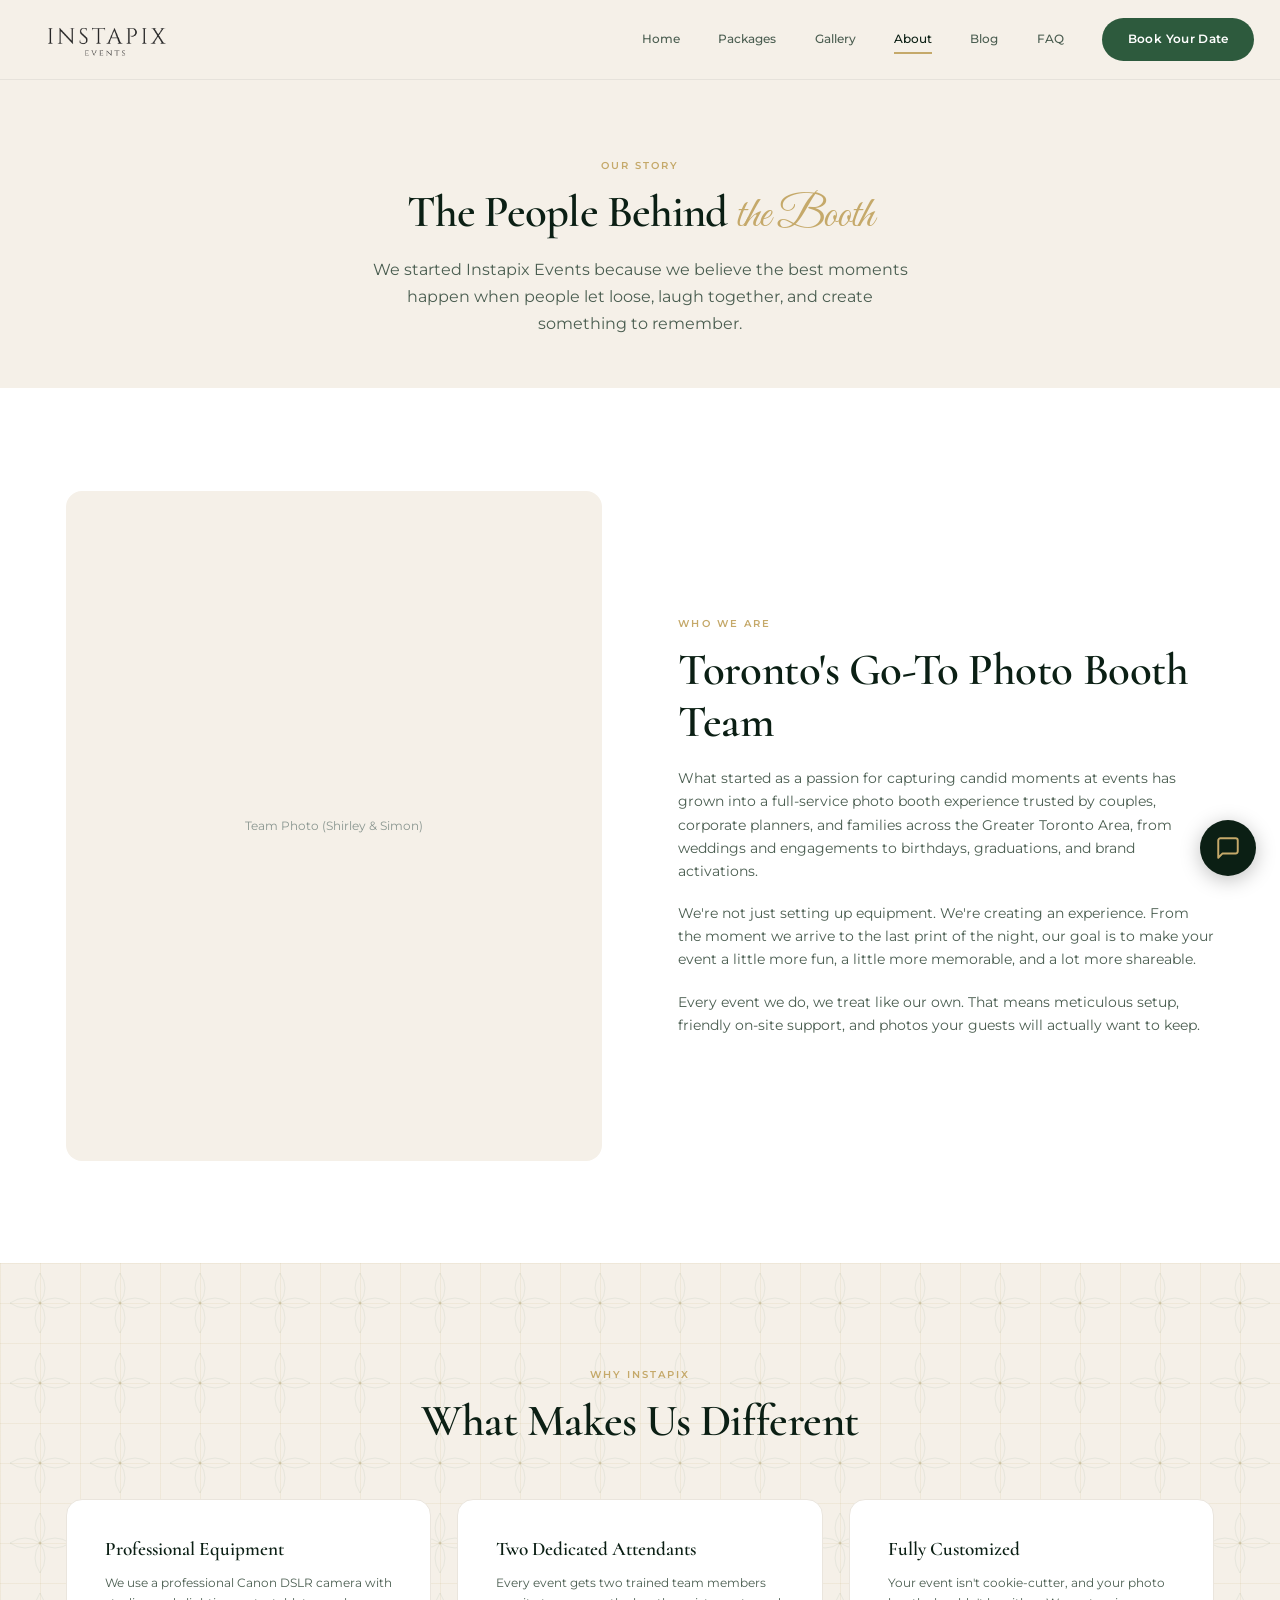
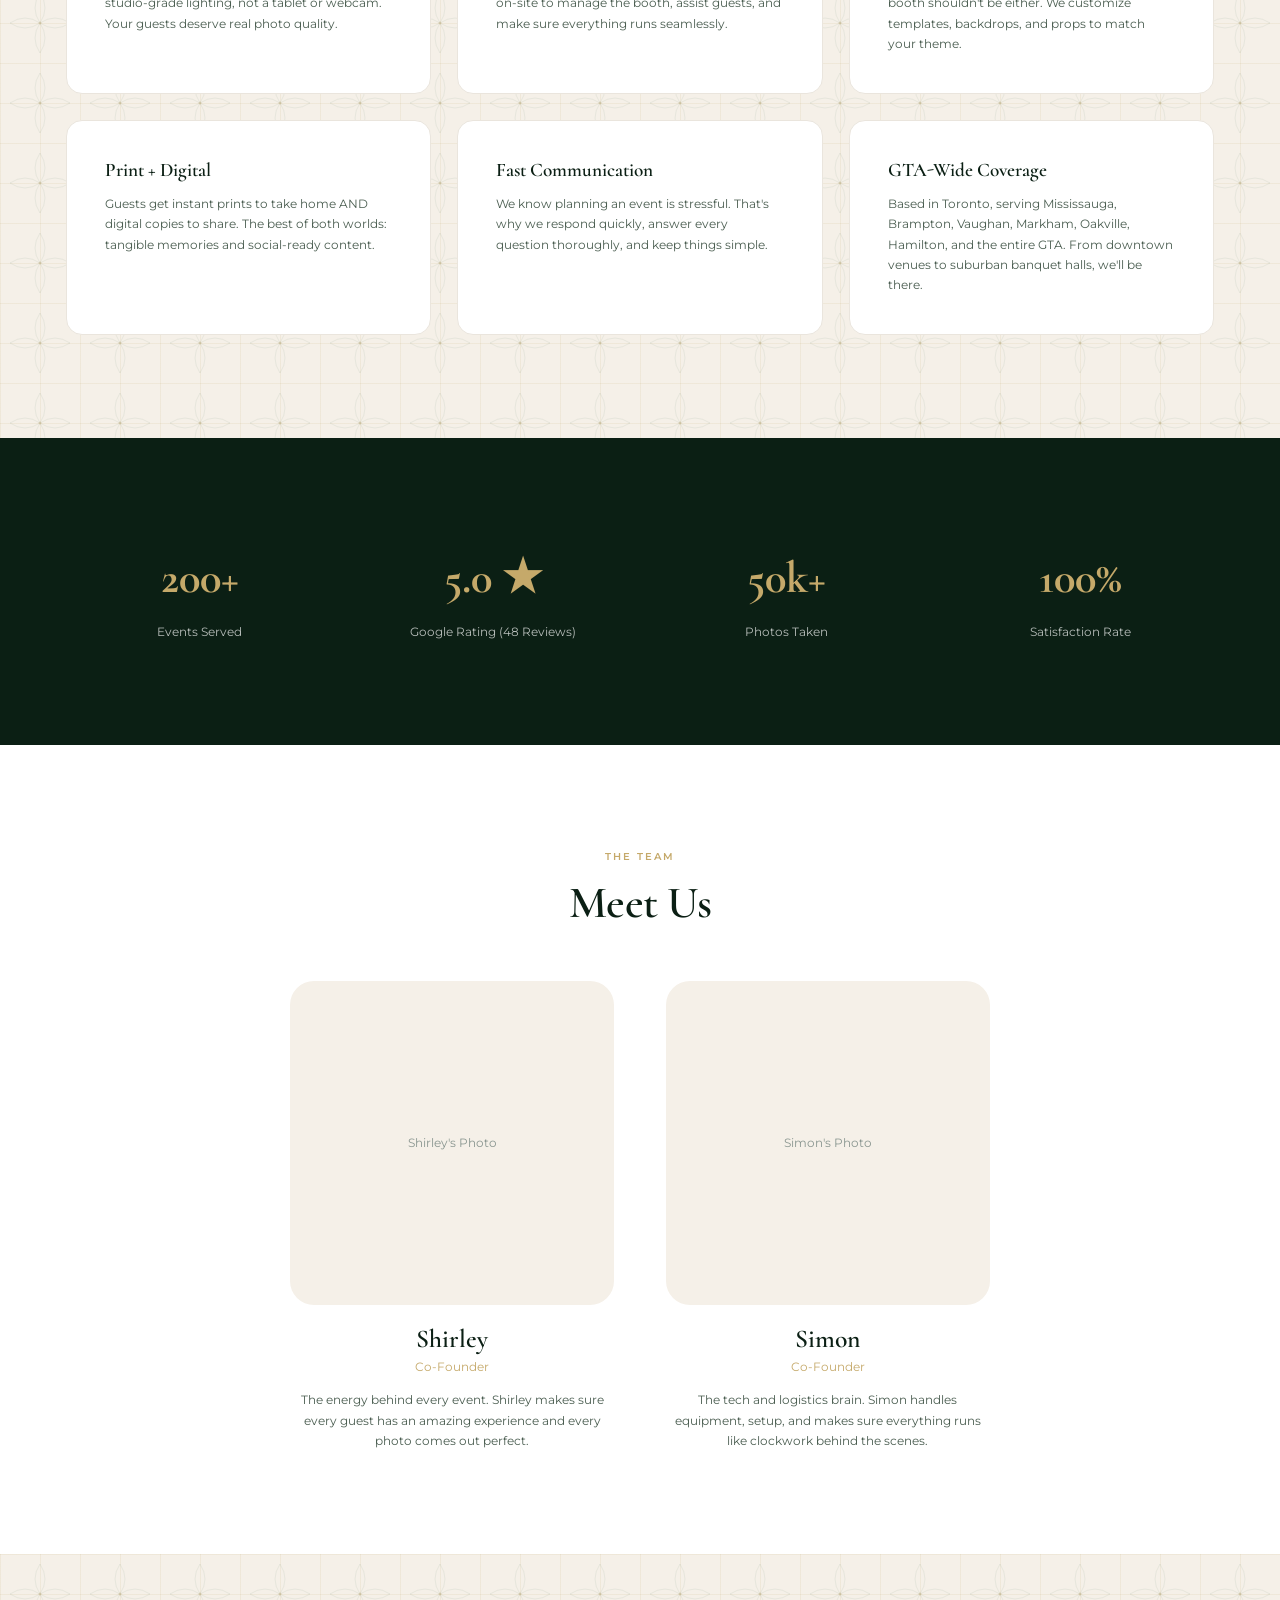
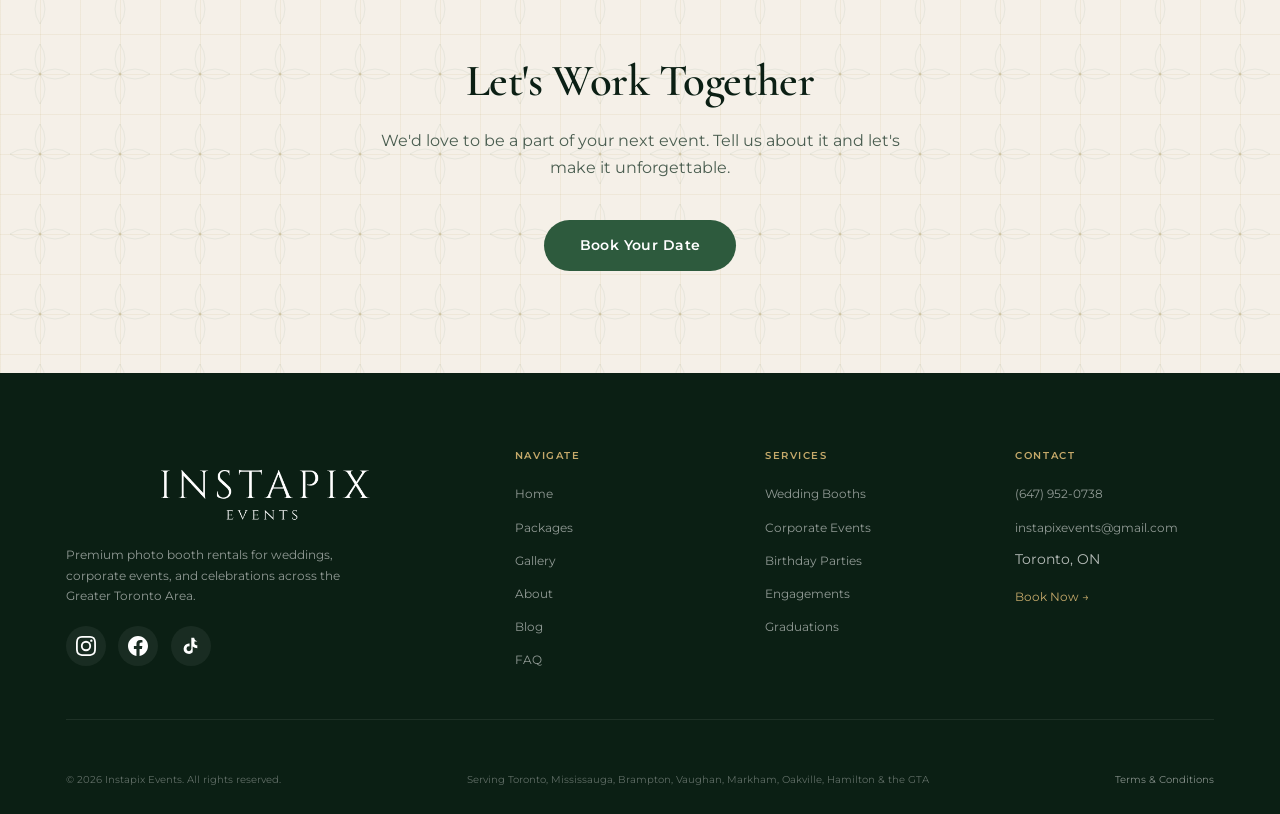
==== commit 98169ae8: "Update website: FAQ content, email, social icons, branding fixes - FAQ: Updated equipment (Godox str" ====
--- a/about.html
+++ b/about.html
@@ -3,7 +3,7 @@
 <head>
   <meta charset="UTF-8">
   <meta name="viewport" content="width=device-width, initial-scale=1.0">
-  <title>About Us — Instapix Events | Toronto Photo Booth Rentals</title>
+  <title>About Us | Instapix Events | Toronto Photo Booth Rentals</title>
   <meta name="description" content="Meet the team behind Instapix Events. We're passionate about creating unforgettable photo booth experiences for weddings and events across the GTA.">
   <link rel="stylesheet" href="shared/brand.css">
   <link rel="icon" type="image/png" href="assets/favicon.png">
@@ -54,8 +54,8 @@
       <div class="fade-in-right">
         <span class="section-label">Who We Are</span>
         <h2 style="margin-bottom:var(--space-lg)">Toronto's Go-To Photo Booth Team</h2>
-        <p style="margin-bottom:var(--space-lg)">What started as a passion for capturing candid moments at events has grown into a full-service photo booth experience trusted by couples, corporate planners, and families across the Greater Toronto Area — from weddings and engagements to birthdays, graduations, and brand activations.</p>
-        <p style="margin-bottom:var(--space-lg)">We're not just setting up equipment — we're creating an experience. From the moment we arrive to the last print of the night, our goal is to make your event a little more fun, a little more memorable, and a lot more shareable.</p>
+        <p style="margin-bottom:var(--space-lg)">What started as a passion for capturing candid moments at events has grown into a full-service photo booth experience trusted by couples, corporate planners, and families across the Greater Toronto Area, from weddings and engagements to birthdays, graduations, and brand activations.</p>
+        <p style="margin-bottom:var(--space-lg)">We're not just setting up equipment. We're creating an experience. From the moment we arrive to the last print of the night, our goal is to make your event a little more fun, a little more memorable, and a lot more shareable.</p>
         <p>Every event we do, we treat like our own. That means meticulous setup, friendly on-site support, and photos your guests will actually want to keep.</p>
       </div>
     </div>
@@ -72,7 +72,7 @@
       <div class="grid grid--3 stagger">
         <div class="card">
           <h5 style="margin-bottom:var(--space-md)">Professional Equipment</h5>
-          <p style="font-size:var(--text-sm)">We use a professional Canon DSLR camera with studio-grade lighting — not a tablet or webcam. Your guests deserve real photo quality.</p>
+          <p style="font-size:var(--text-sm)">We use a professional Canon DSLR camera with studio-grade lighting, not a tablet or webcam. Your guests deserve real photo quality.</p>
         </div>
 
         <div class="card">
@@ -87,7 +87,7 @@
 
         <div class="card">
           <h5 style="margin-bottom:var(--space-md)">Print + Digital</h5>
-          <p style="font-size:var(--text-sm)">Guests get instant prints to take home AND digital copies to share. The best of both worlds — tangible memories and social-ready content.</p>
+          <p style="font-size:var(--text-sm)">Guests get instant prints to take home AND digital copies to share. The best of both worlds: tangible memories and social-ready content.</p>
         </div>
 
         <div class="card">
@@ -174,9 +174,9 @@
           <div class="footer__brand-name"><img src="assets/INSTAPIX (Website).png" alt="Instapix Events" style="width:220px;height:auto;margin:0 auto 8px"></div>
           <p class="footer__description">Premium photo booth rentals for weddings, corporate events, and celebrations across the Greater Toronto Area.</p>
           <div class="footer__social">
-            <a href="https://instagram.com/instapixevents" target="_blank" rel="noopener" aria-label="Instagram">IG</a>
-            <a href="https://facebook.com/instapixevents" target="_blank" rel="noopener" aria-label="Facebook">FB</a>
-            <a href="https://tiktok.com/@instapixevents" target="_blank" rel="noopener" aria-label="TikTok">TK</a>
+            <a href="https://instagram.com/instapixevents" target="_blank" rel="noopener" aria-label="Instagram"><svg width="20" height="20" viewBox="0 0 24 24" fill="currentColor"><path d="M12 2.163c3.204 0 3.584.012 4.85.07 3.252.148 4.771 1.691 4.919 4.919.058 1.265.069 1.645.069 4.849 0 3.205-.012 3.584-.069 4.849-.149 3.225-1.664 4.771-4.919 4.919-1.266.058-1.644.07-4.85.07-3.204 0-3.584-.012-4.849-.07-3.26-.149-4.771-1.699-4.919-4.92-.058-1.265-.07-1.644-.07-4.849 0-3.204.013-3.583.07-4.849.149-3.227 1.664-4.771 4.919-4.919 1.266-.057 1.645-.069 4.849-.069zM12 0C8.741 0 8.333.014 7.053.072 2.695.272.273 2.69.073 7.052.014 8.333 0 8.741 0 12c0 3.259.014 3.668.072 4.948.2 4.358 2.618 6.78 6.98 6.98C8.333 23.986 8.741 24 12 24c3.259 0 3.668-.014 4.948-.072 4.354-.2 6.782-2.618 6.979-6.98.059-1.28.073-1.689.073-4.948 0-3.259-.014-3.667-.072-4.947-.196-4.354-2.617-6.78-6.979-6.98C15.668.014 15.259 0 12 0zm0 5.838a6.162 6.162 0 100 12.324 6.162 6.162 0 000-12.324zM12 16a4 4 0 110-8 4 4 0 010 8zm6.406-11.845a1.44 1.44 0 100 2.881 1.44 1.44 0 000-2.881z"/></svg></a>
+            <a href="https://www.facebook.com/profile.php?id=61550845477541" target="_blank" rel="noopener" aria-label="Facebook"><svg width="20" height="20" viewBox="0 0 24 24" fill="currentColor"><path d="M24 12.073c0-6.627-5.373-12-12-12s-12 5.373-12 12c0 5.99 4.388 10.954 10.125 11.854v-8.385H7.078v-3.47h3.047V9.43c0-3.007 1.792-4.669 4.533-4.669 1.312 0 2.686.235 2.686.235v2.953H15.83c-1.491 0-1.956.925-1.956 1.874v2.25h3.328l-.532 3.47h-2.796v8.385C19.612 23.027 24 18.062 24 12.073z"/></svg></a>
+            <a href="https://tiktok.com/@instapixevents" target="_blank" rel="noopener" aria-label="TikTok"><svg width="20" height="20" viewBox="0 0 24 24" fill="currentColor"><path d="M19.59 6.69a4.83 4.83 0 01-3.77-4.25V2h-3.45v13.67a2.89 2.89 0 01-2.88 2.5 2.89 2.89 0 01-2.89-2.89 2.89 2.89 0 012.89-2.89c.28 0 .54.04.79.1v-3.5a6.37 6.37 0 00-.79-.05A6.34 6.34 0 003.15 15.2a6.34 6.34 0 0010.86 4.43v-7.15a8.16 8.16 0 005.58 2.18v-3.45a4.85 4.85 0 01-1.18-.14 4.83 4.83 0 01-2.27-1.33V6.69h3.45z"/></svg></a>
           </div>
         </div>
         <div>
@@ -204,7 +204,7 @@
           <h4 class="footer__heading">Contact</h4>
           <ul class="footer__links">
             <li><a href="tel:+16479520738">(647) 952-0738</a></li>
-            <li><a href="mailto:hello@instapixevents.com">hello@instapixevents.com</a></li>
+            <li><a href="mailto:instapixevents@gmail.com">instapixevents@gmail.com</a></li>
             <li>Toronto, ON</li>
             <li style="margin-top:var(--space-md)"><a href="book.html" style="color:var(--gold)">Book Now &#8594;</a></li>
           </ul>
--- a/shared/brand.css
+++ b/shared/brand.css
@@ -739,6 +739,10 @@
   object-fit: cover;
 }
 
+.hero__bg-img {
+  object-position: 55% 35%;
+}
+
 .hero__overlay {
   position: absolute;
   inset: 0;
@@ -853,6 +857,10 @@
   .hero {
     min-height: 100vh;
     padding-top: calc(var(--nav-height) + var(--space-xl));
+  }
+
+  .hero__bg-img {
+    object-position: 72% 35%;
   }
 
   .hero__title {
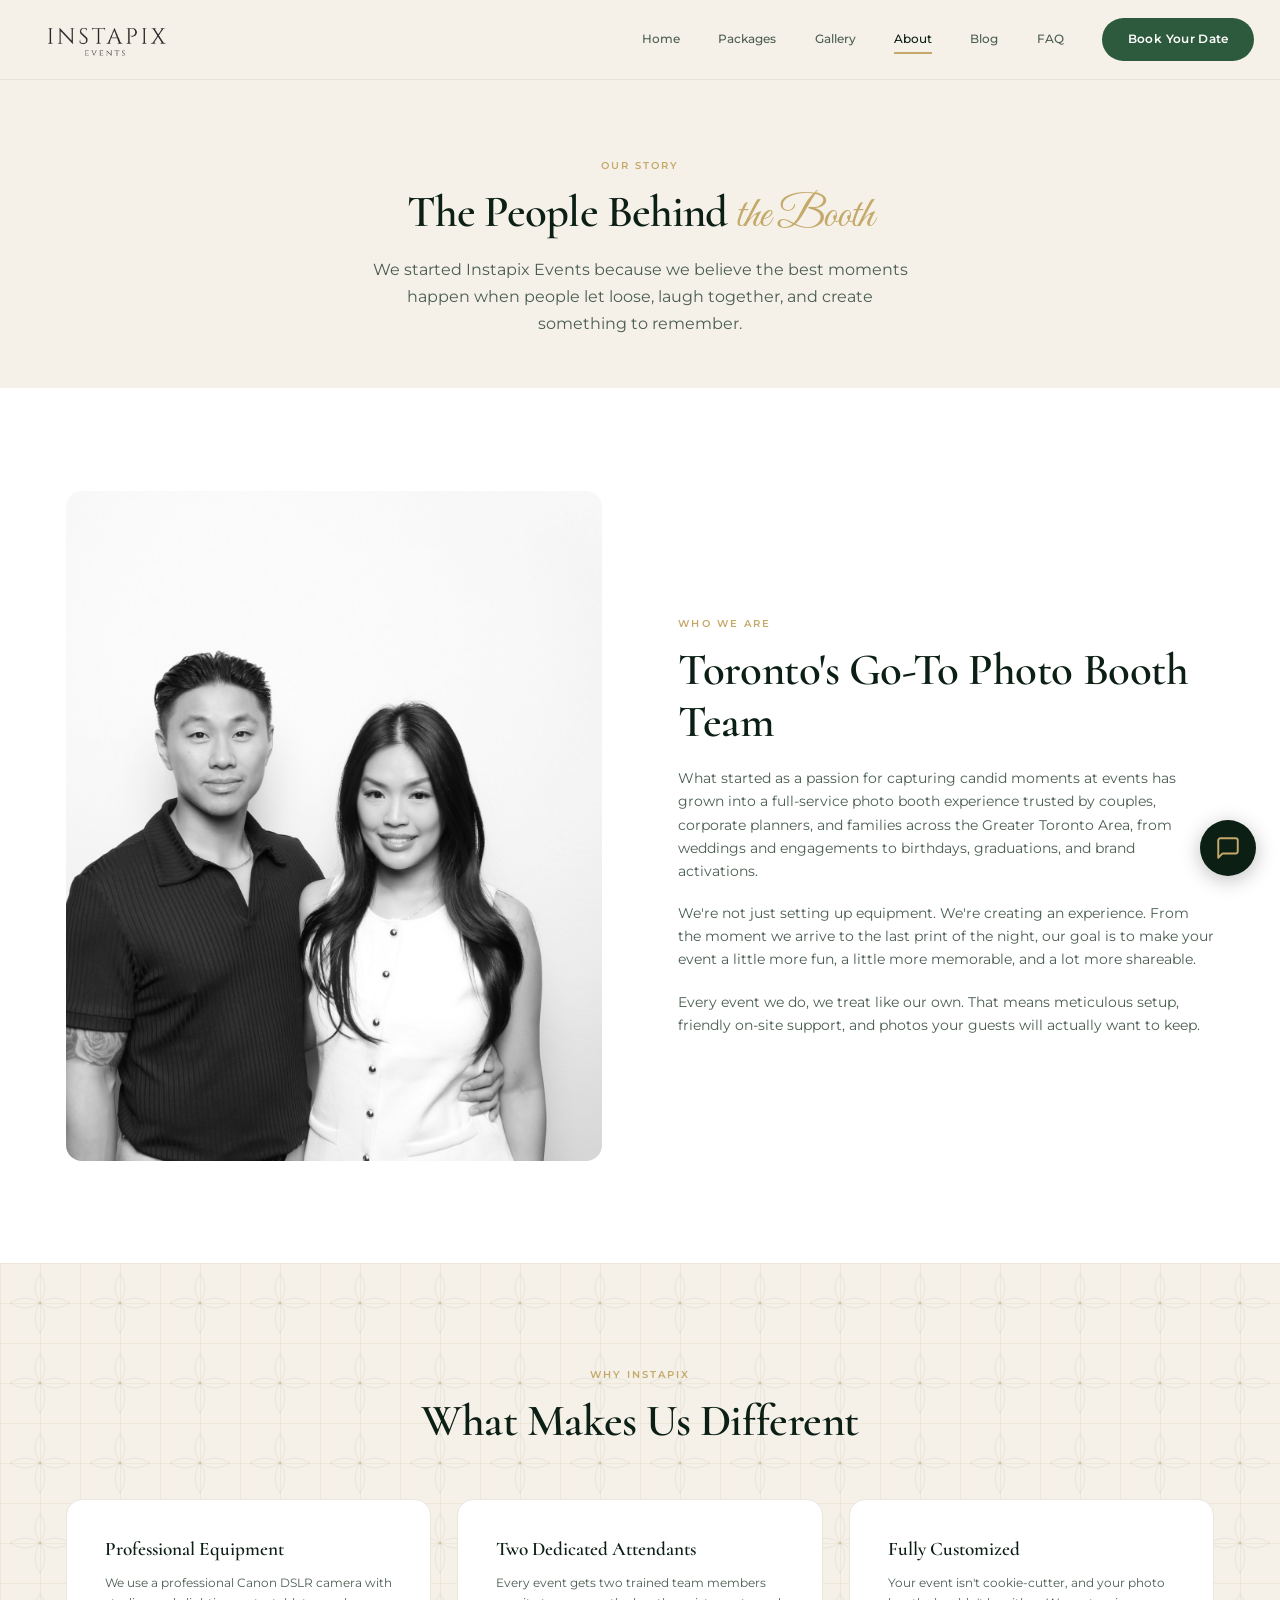
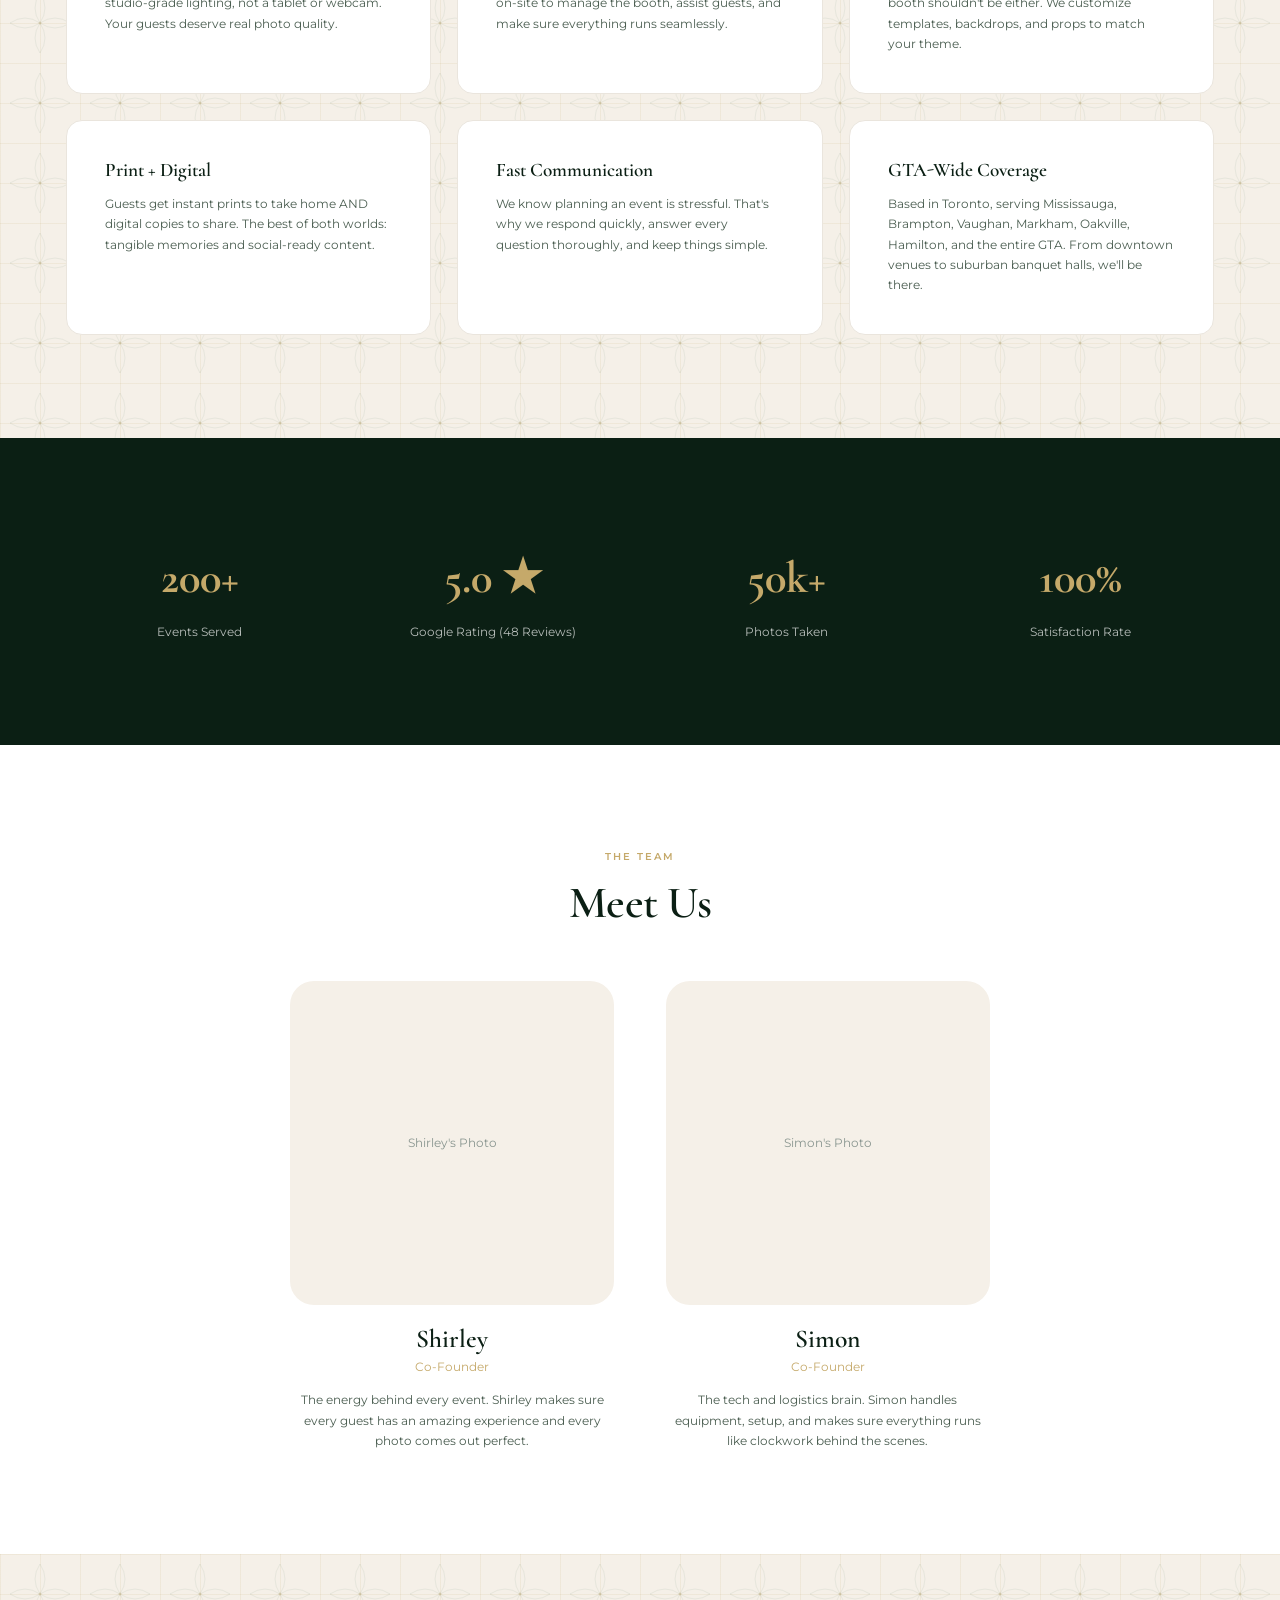
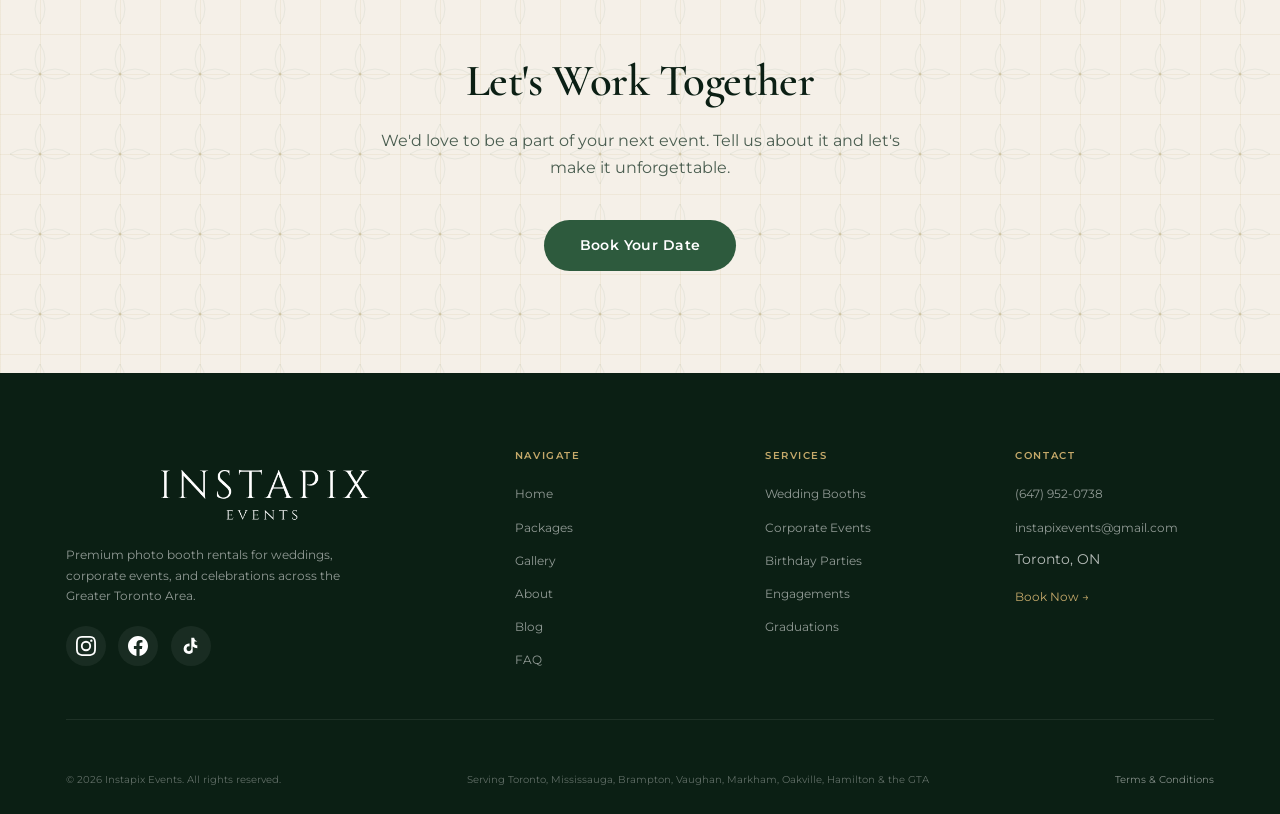
==== commit f860a51f: "Add owners photo to About page Co-Authored-By: Claude Opus 4.6 <noreply@anthropic.com>" ====
--- a/about.html
+++ b/about.html
@@ -46,9 +46,8 @@
   <section>
     <div class="container" style="display:grid;grid-template-columns:1fr 1fr;gap:var(--space-4xl);align-items:center">
       <div class="fade-in-left">
-        <div style="aspect-ratio:4/5;background:var(--cream);border-radius:var(--border-radius-lg);display:flex;align-items:center;justify-content:center;color:var(--text-muted);font-size:var(--text-sm)">
-          <!-- Replace with team photo -->
-          Team Photo (Shirley & Simon)
+        <div style="aspect-ratio:4/5;border-radius:var(--border-radius-lg);overflow:hidden">
+          <img src="assets/Owners.jpeg" alt="Shirley & Simon, founders of Instapix Events" loading="lazy" style="width:100%;height:100%;object-fit:cover">
         </div>
       </div>
       <div class="fade-in-right">
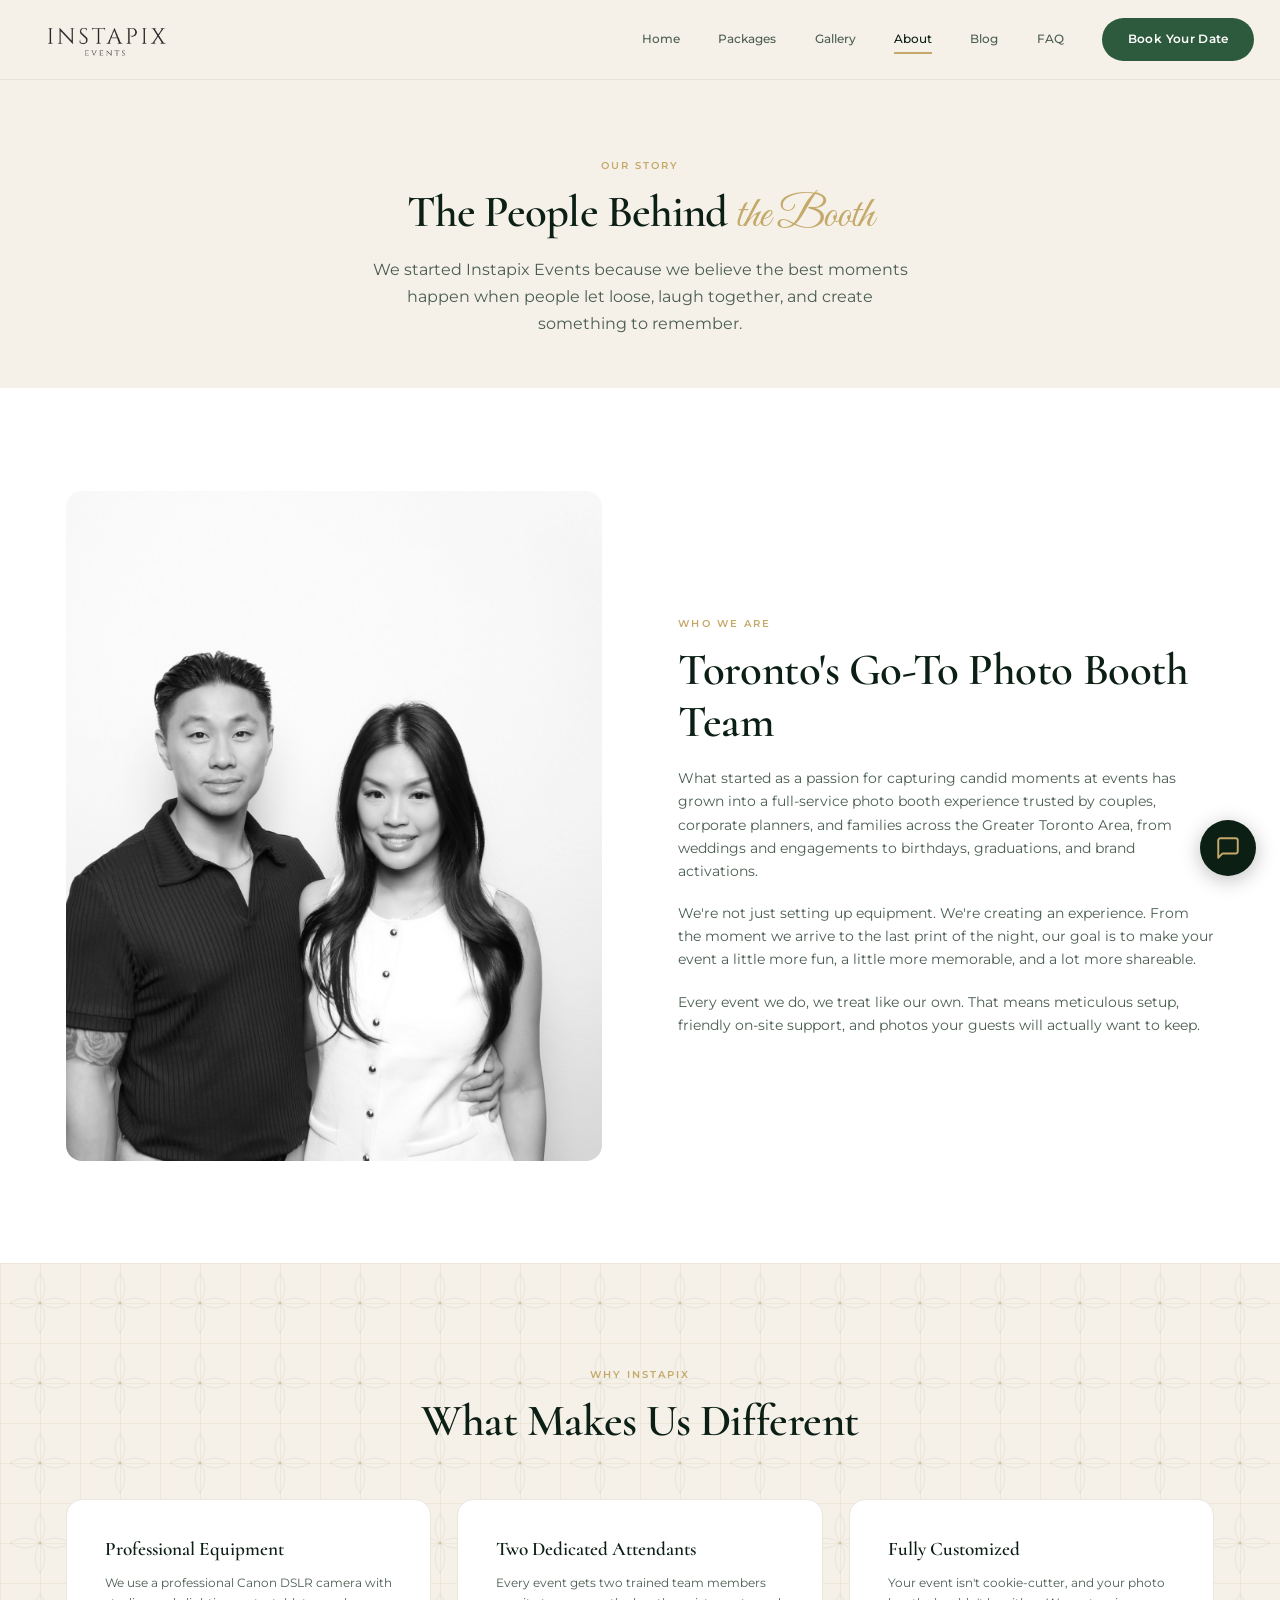
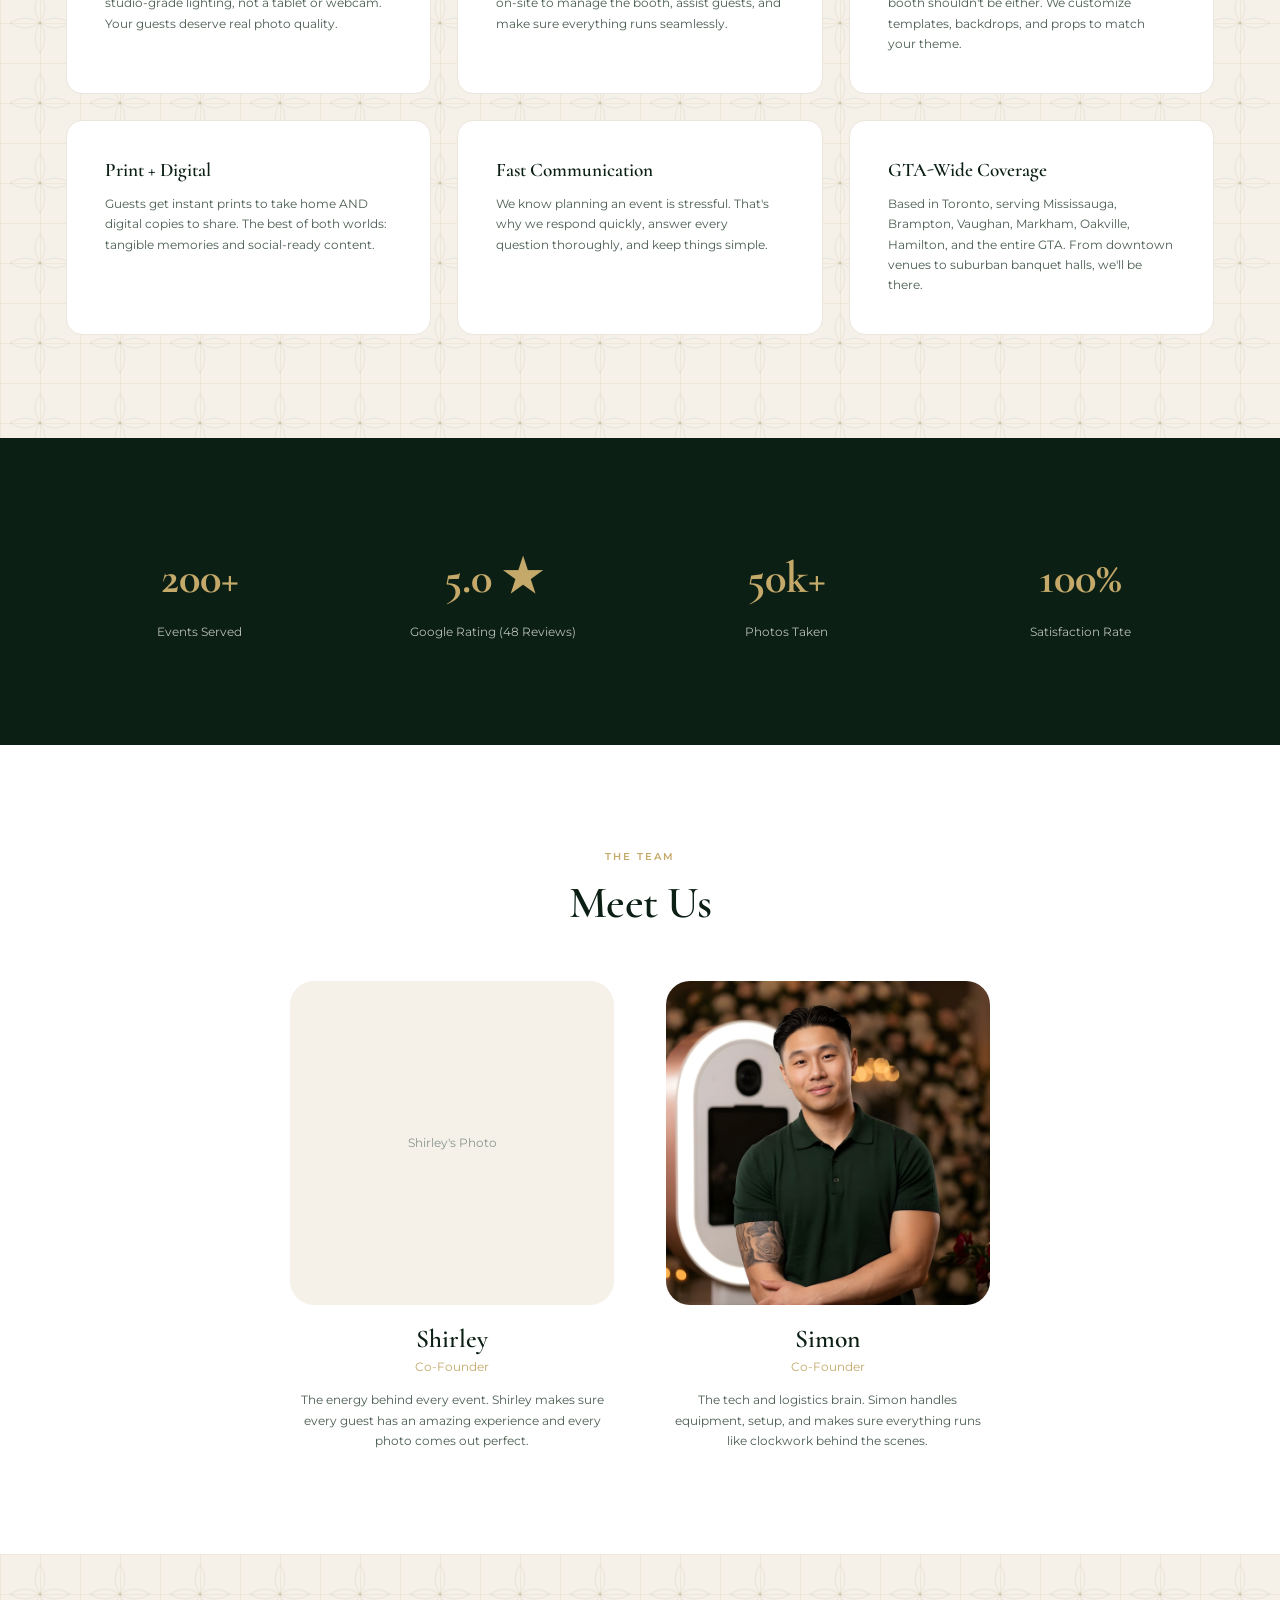
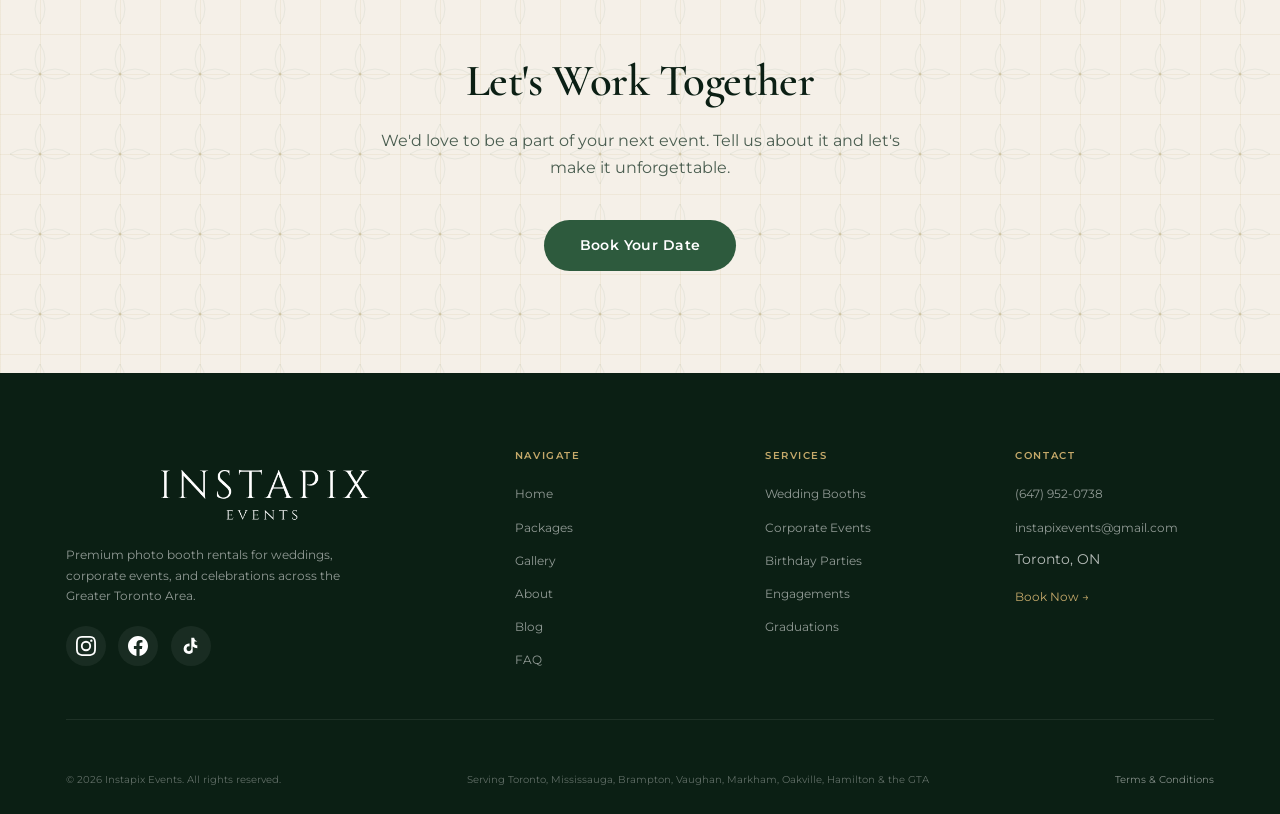
==== commit 832c4a5d: "Add Simon's profile photo to about page Co-Authored-By: Claude Opus 4.6 <noreply@anthropic.com>" ====
--- a/about.html
+++ b/about.html
@@ -5,6 +5,16 @@
   <meta name="viewport" content="width=device-width, initial-scale=1.0">
   <title>About Us | Instapix Events | Toronto Photo Booth Rentals</title>
   <meta name="description" content="Meet the team behind Instapix Events. We're passionate about creating unforgettable photo booth experiences for weddings and events across the GTA.">
+
+  <!-- Open Graph -->
+  <meta property="og:title" content="About Us | Instapix Events">
+  <meta property="og:description" content="Meet the team behind Instapix Events. Passionate about creating unforgettable photo booth experiences across the GTA.">
+  <meta property="og:type" content="website">
+  <meta property="og:url" content="https://instapixevents.com/about">
+  <meta property="og:image" content="https://instapixevents.com/assets/Website Preview.png">
+  <meta property="og:locale" content="en_CA">
+  <meta property="og:site_name" content="Instapix Events">
+
   <link rel="stylesheet" href="shared/brand.css">
   <link rel="icon" type="image/png" href="assets/favicon.png">
 </head>
@@ -144,9 +154,8 @@
         </div>
 
         <div class="fade-in">
-          <div style="aspect-ratio:1;background:var(--cream);border-radius:var(--border-radius-xl);margin-bottom:var(--space-lg);display:flex;align-items:center;justify-content:center;color:var(--text-muted);font-size:var(--text-sm)">
-            <!-- Replace with Simon's photo -->
-            Simon's Photo
+          <div style="aspect-ratio:1;border-radius:var(--border-radius-xl);margin-bottom:var(--space-lg);overflow:hidden">
+            <img src="assets/Simon Profile.png" alt="Simon, Co-Founder of Instapix Events" loading="lazy" style="width:100%;height:100%;object-fit:cover">
           </div>
           <h4>Simon</h4>
           <p style="color:var(--gold);font-size:var(--text-sm);margin-top:var(--space-xs)">Co-Founder</p>
--- a/shared/brand.css
+++ b/shared/brand.css
@@ -454,6 +454,7 @@
 }
 
 @media (max-width: 768px) {
+  .nav { --nav-height: 64px; }
   .nav__toggle { display: block; }
 
   /* When menu is open, expand nav to full screen */
@@ -855,12 +856,12 @@
 
 @media (max-width: 768px) {
   .hero {
-    min-height: 100vh;
+    min-height: 115vh;
     padding-top: calc(var(--nav-height) + var(--space-xl));
   }
 
   .hero__bg-img {
-    object-position: 72% 35%;
+    object-position: 48% 40%;
   }
 
   .hero__title {
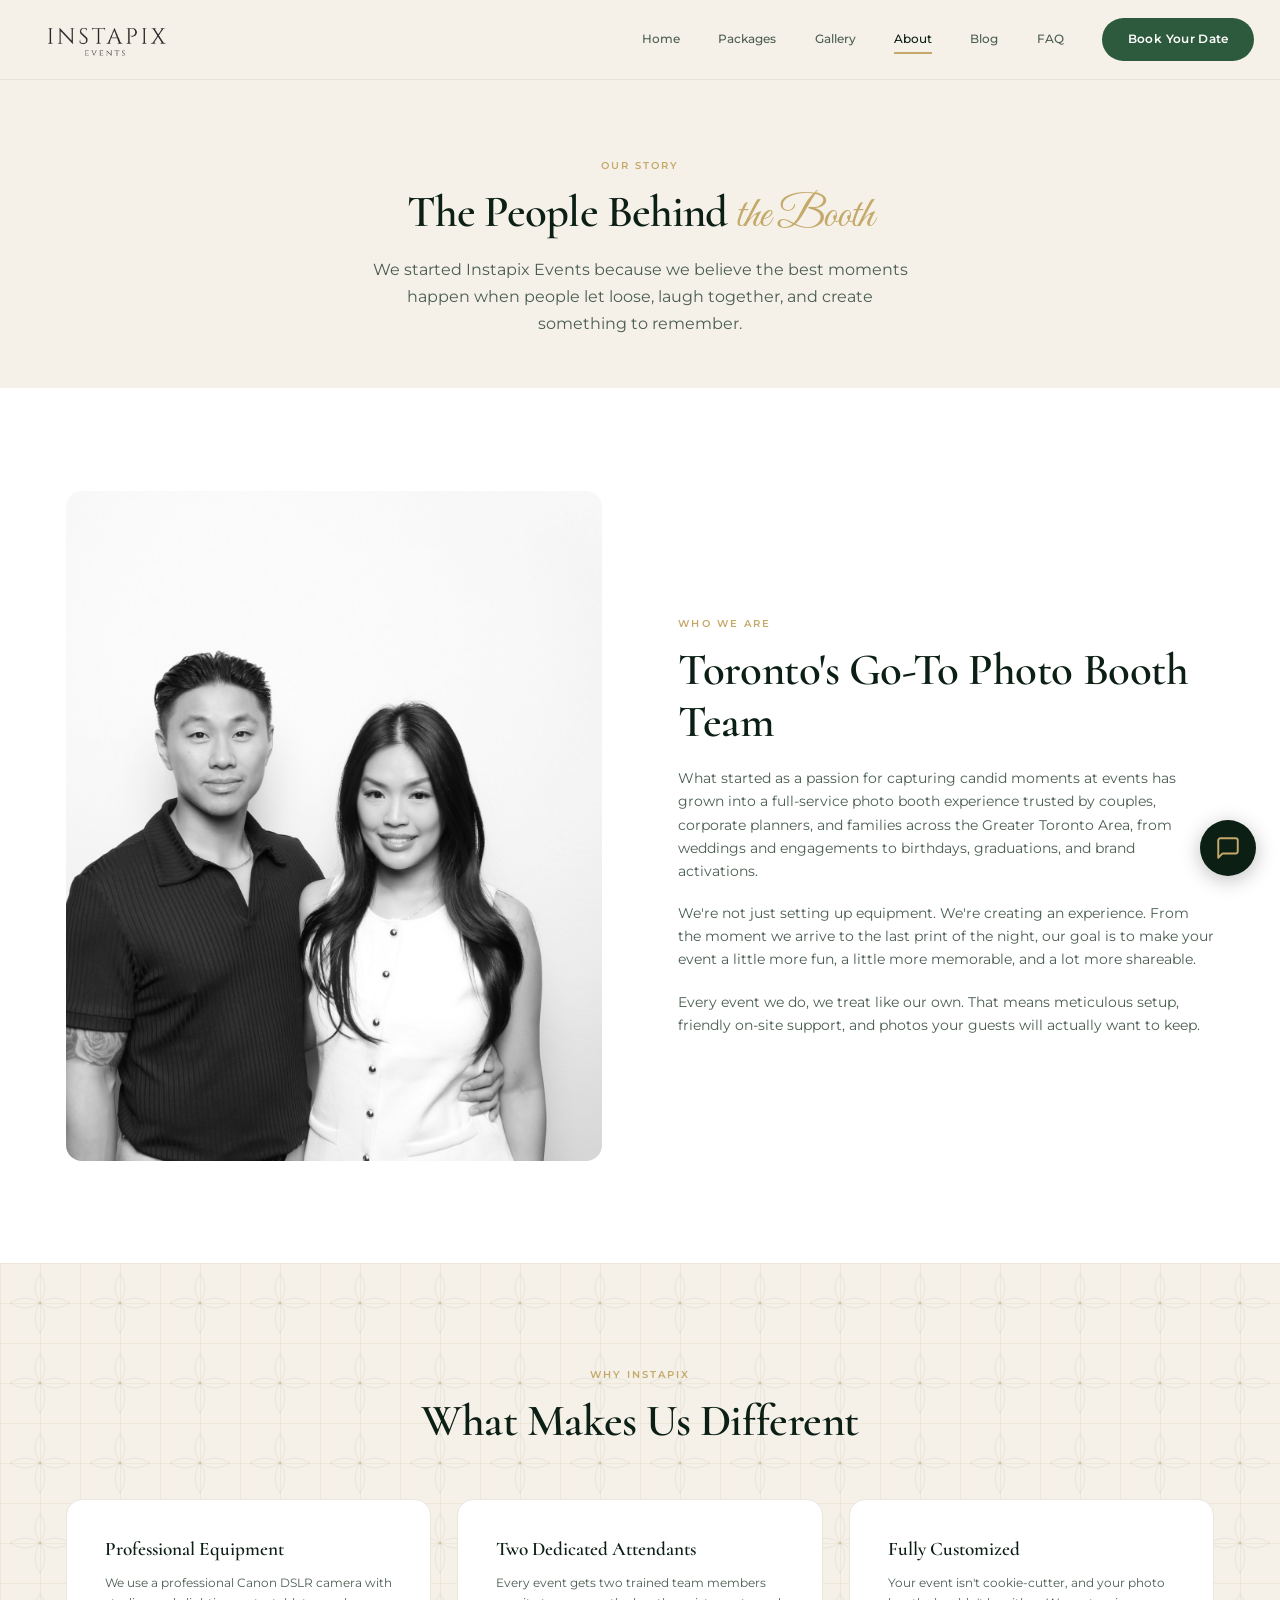
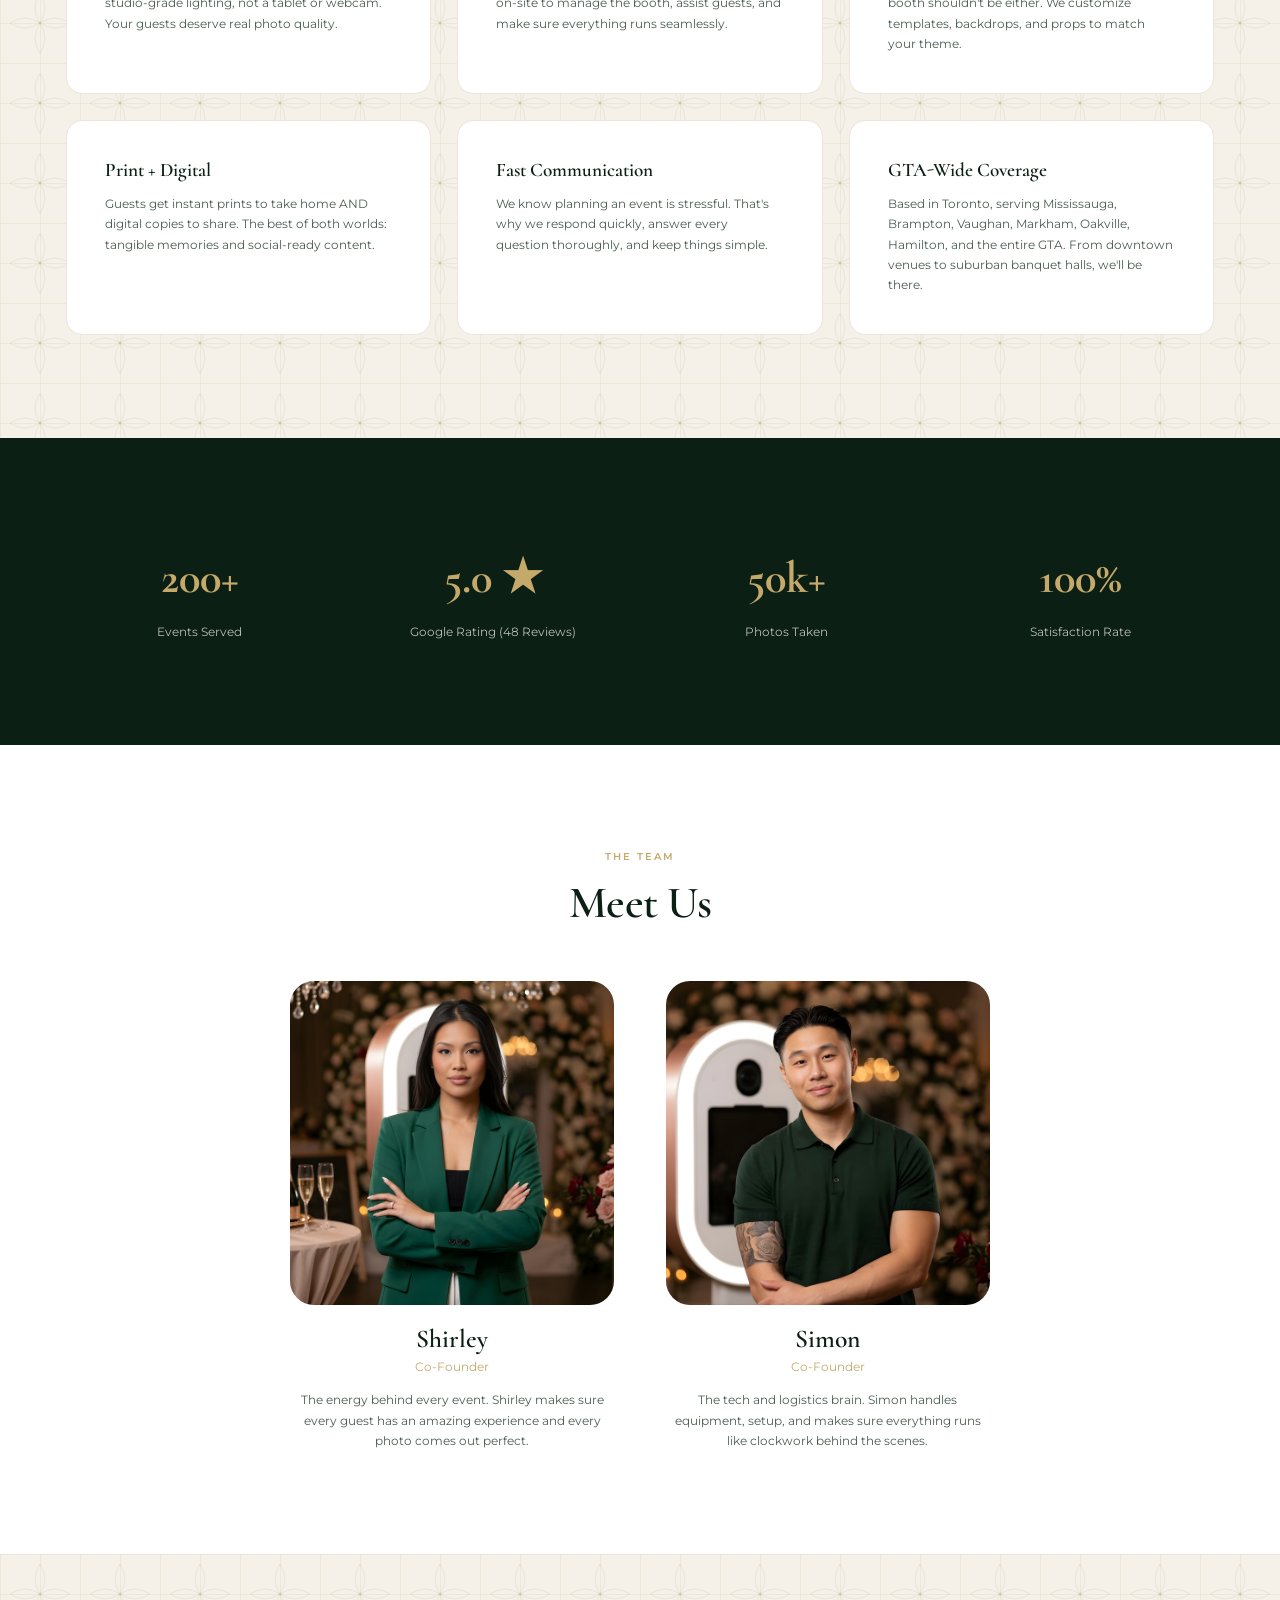
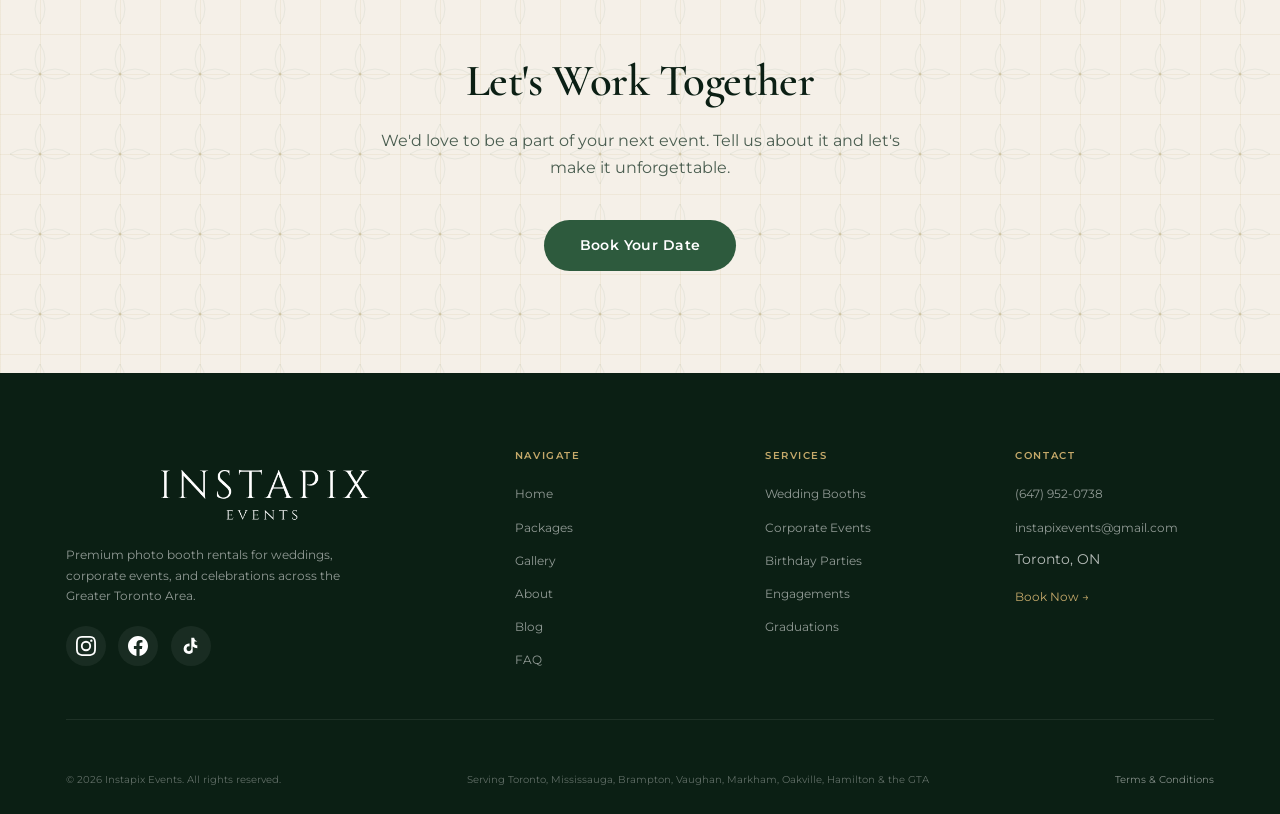
==== commit acc7d323: "Add Shirley's profile photo to about page Co-Authored-By: Claude Opus 4.6 <noreply@anthropic.com>" ====
--- a/about.html
+++ b/about.html
@@ -144,9 +144,8 @@
 
       <div style="display:grid;grid-template-columns:repeat(2,1fr);gap:var(--space-3xl);max-width:700px;margin:0 auto">
         <div class="fade-in">
-          <div style="aspect-ratio:1;background:var(--cream);border-radius:var(--border-radius-xl);margin-bottom:var(--space-lg);display:flex;align-items:center;justify-content:center;color:var(--text-muted);font-size:var(--text-sm)">
-            <!-- Replace with Shirley's photo -->
-            Shirley's Photo
+          <div style="aspect-ratio:1;border-radius:var(--border-radius-xl);margin-bottom:var(--space-lg);overflow:hidden">
+            <img src="assets/Shirley profile.png" alt="Shirley, Co-Founder of Instapix Events" loading="lazy" style="width:100%;height:100%;object-fit:cover">
           </div>
           <h4>Shirley</h4>
           <p style="color:var(--gold);font-size:var(--text-sm);margin-top:var(--space-xs)">Co-Founder</p>
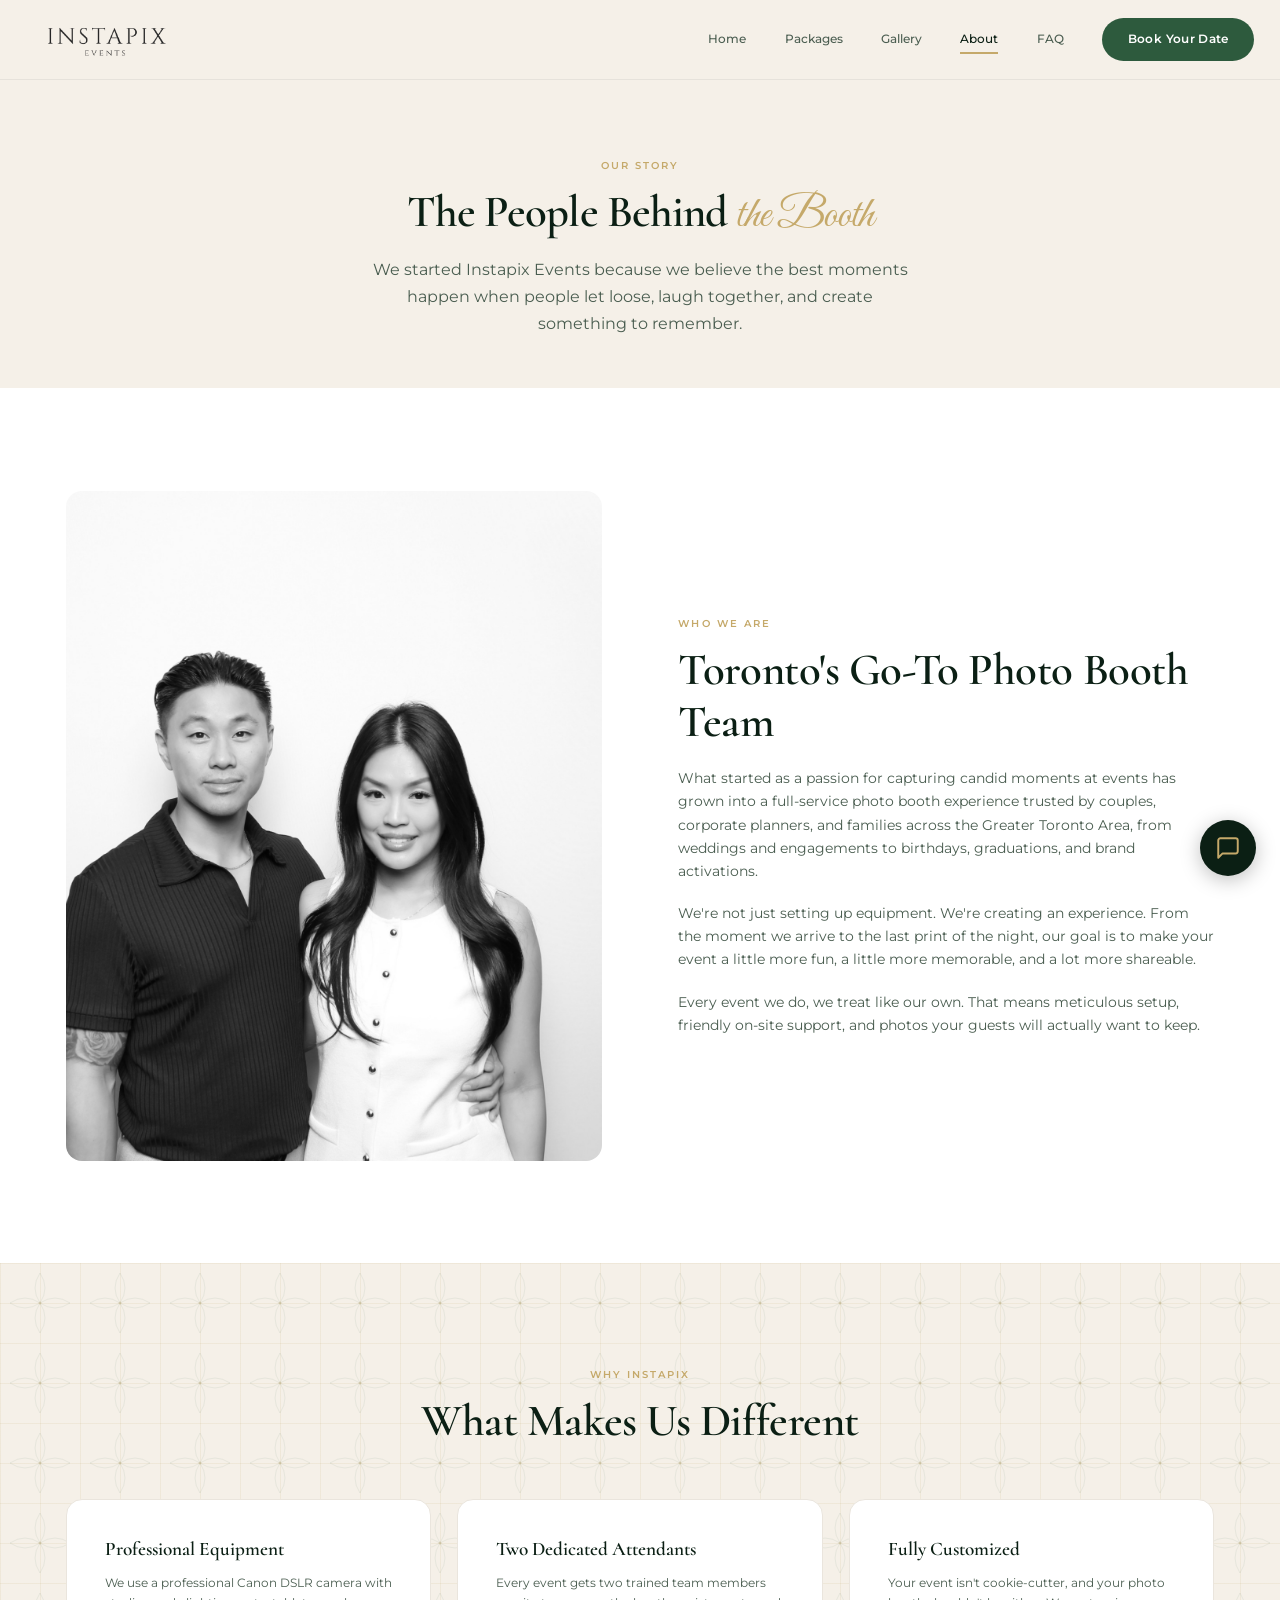
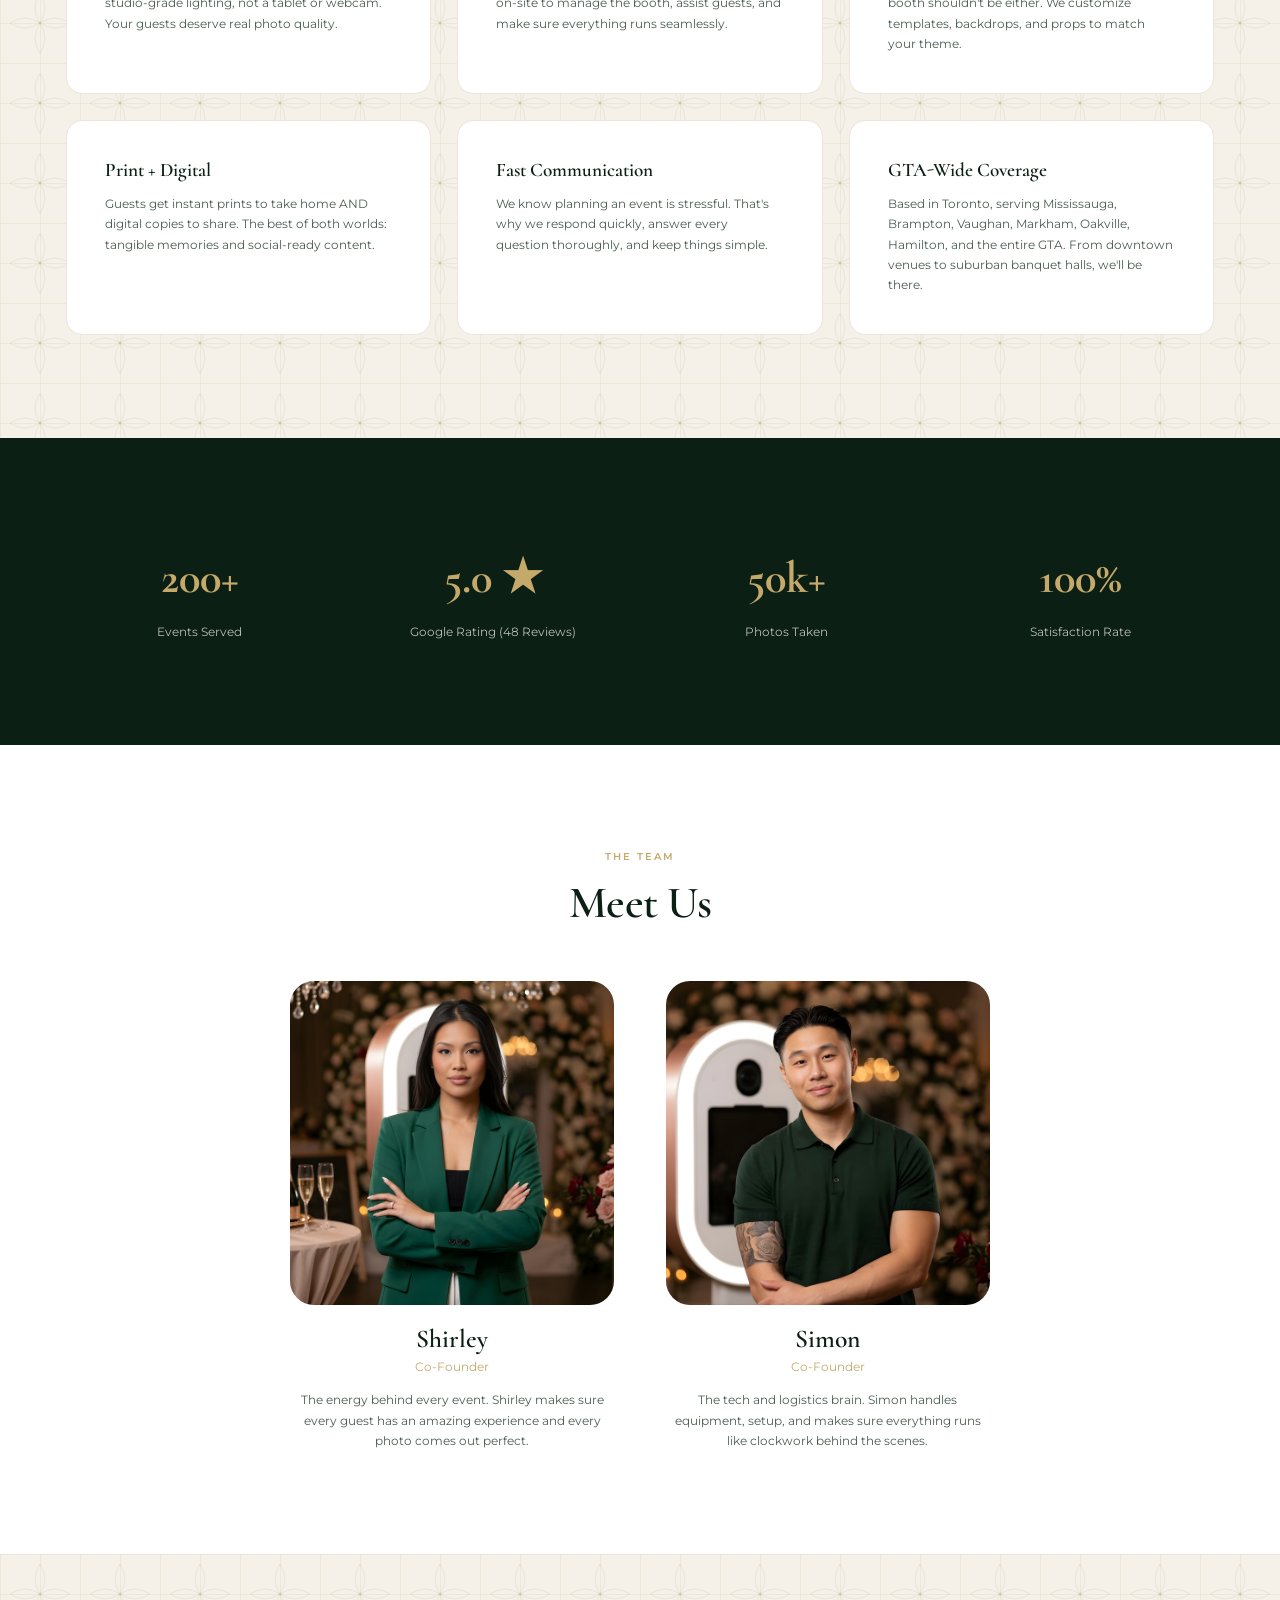
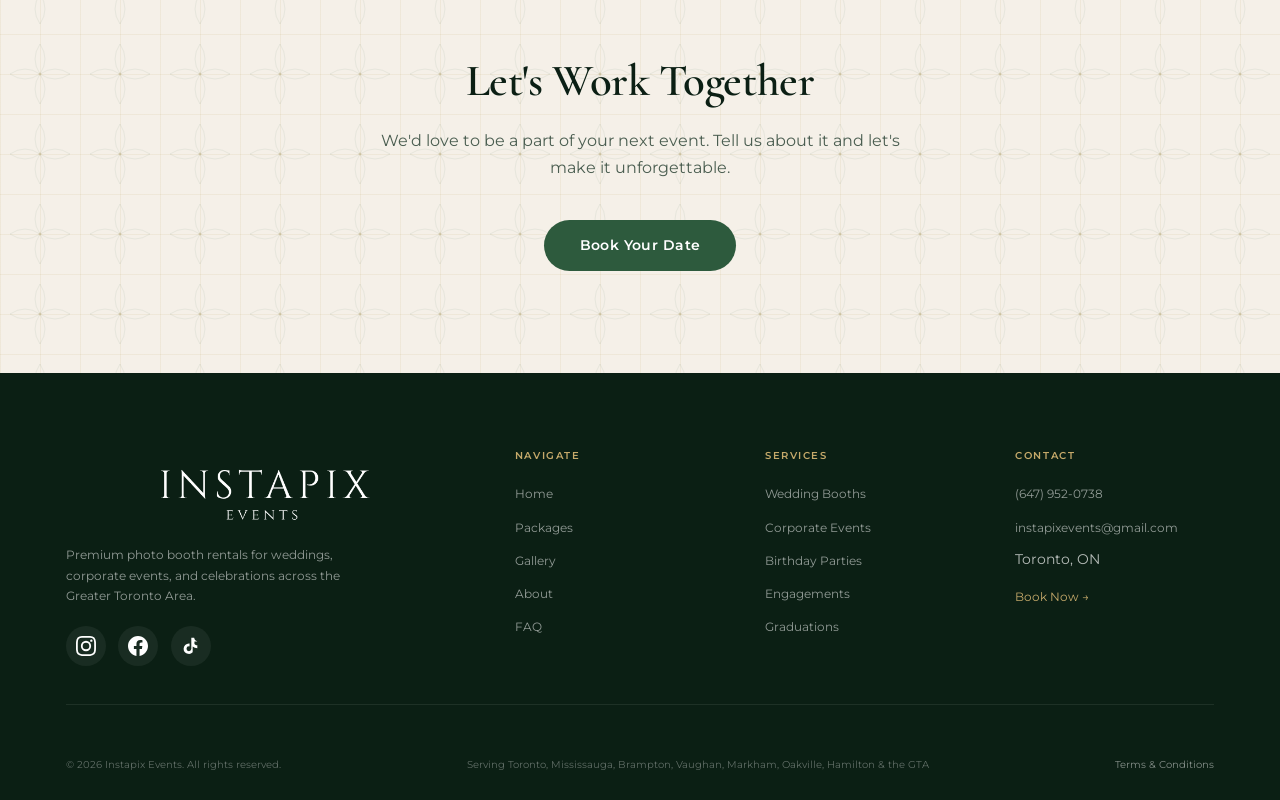
==== commit 2a54845f: "Full audit: fix pricing, add canonicals, unique city content, remove blog nav Content: - Rewrite all" ====
--- a/about.html
+++ b/about.html
@@ -15,6 +15,7 @@
   <meta property="og:locale" content="en_CA">
   <meta property="og:site_name" content="Instapix Events">
 
+  <link rel="canonical" href="https://instapixevents.com/about">
   <link rel="stylesheet" href="shared/brand.css">
   <link rel="icon" type="image/png" href="assets/favicon.png">
 </head>
@@ -35,7 +36,7 @@
           <a href="packages.html" class="nav__link">Packages</a>
           <a href="gallery.html" class="nav__link">Gallery</a>
           <a href="about.html" class="nav__link active">About</a>
-          <a href="blog.html" class="nav__link">Blog</a>
+
           <a href="faq.html" class="nav__link">FAQ</a>
         </div>
         <a href="book.html" class="btn btn--primary nav__cta">Book Your Date</a>
@@ -193,7 +194,7 @@
             <li><a href="packages.html">Packages</a></li>
             <li><a href="gallery.html">Gallery</a></li>
             <li><a href="about.html">About</a></li>
-            <li><a href="blog.html">Blog</a></li>
+
             <li><a href="faq.html">FAQ</a></li>
           </ul>
         </div>
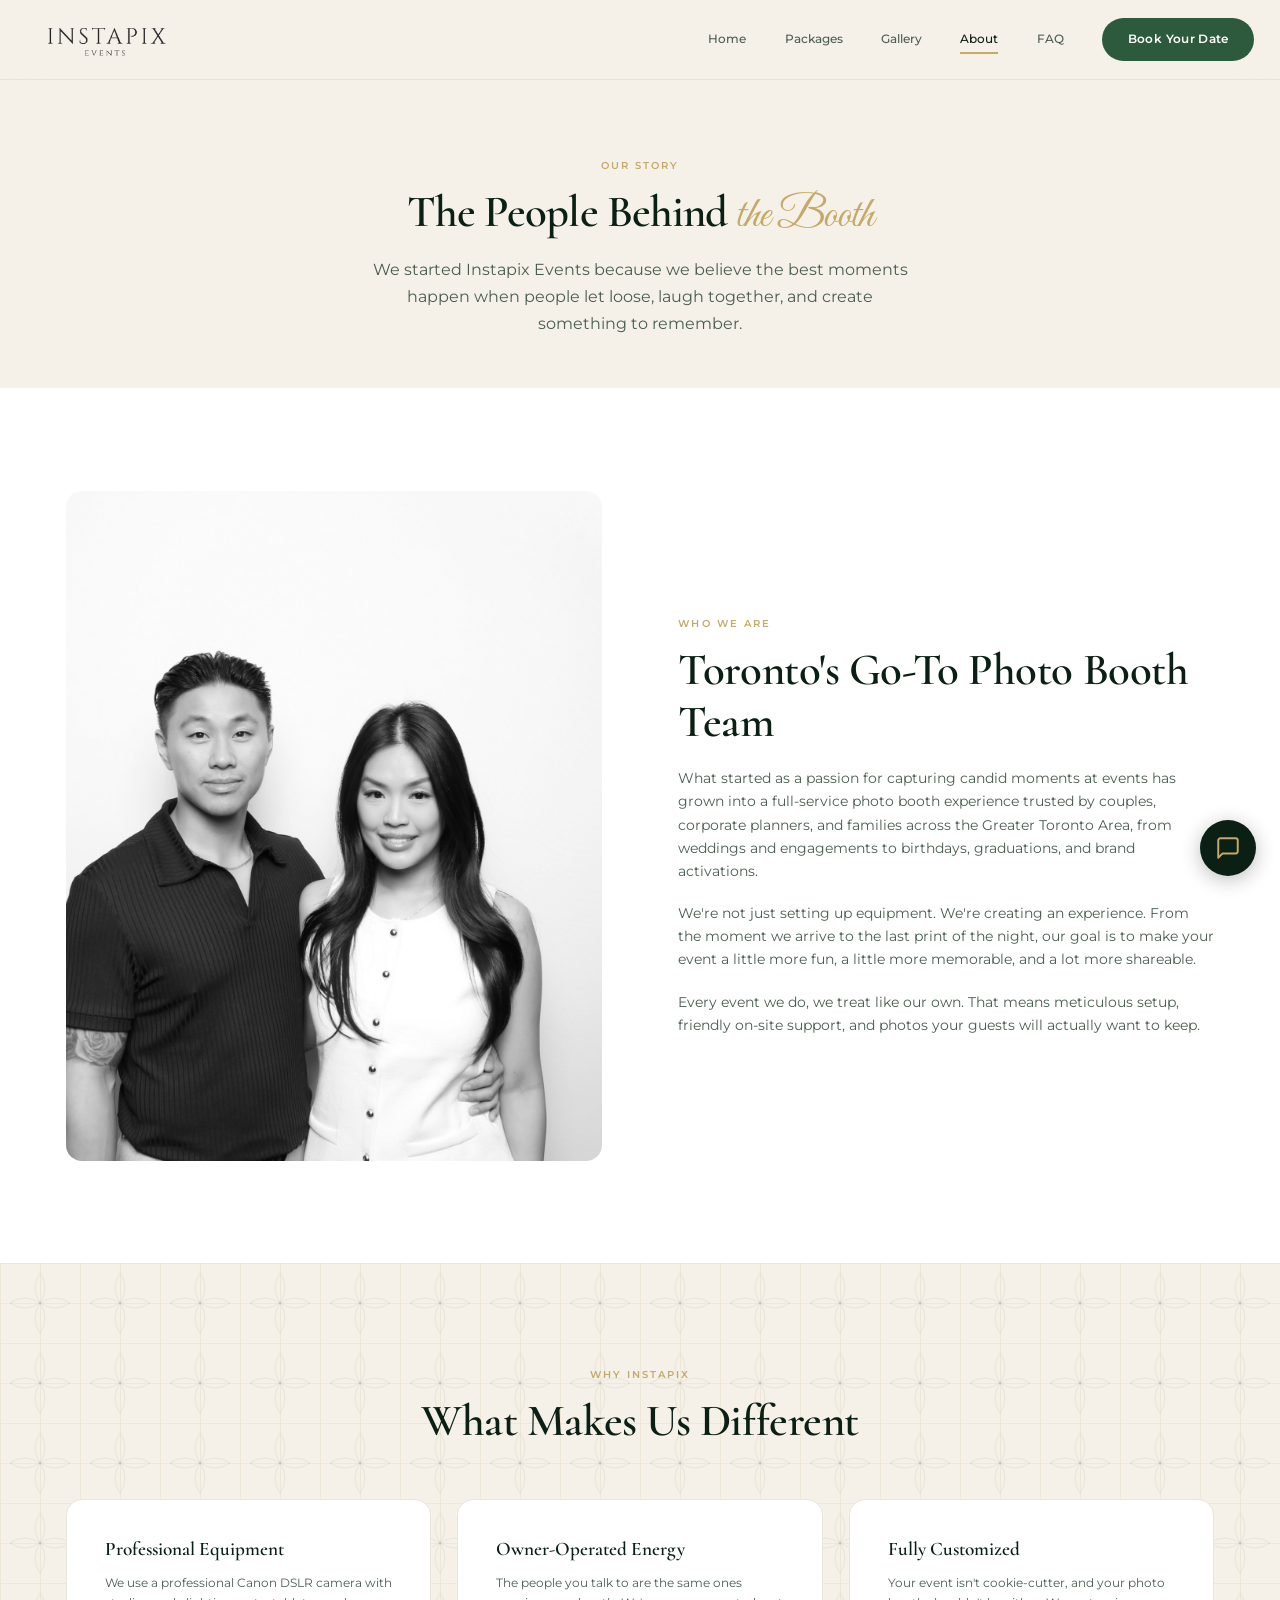
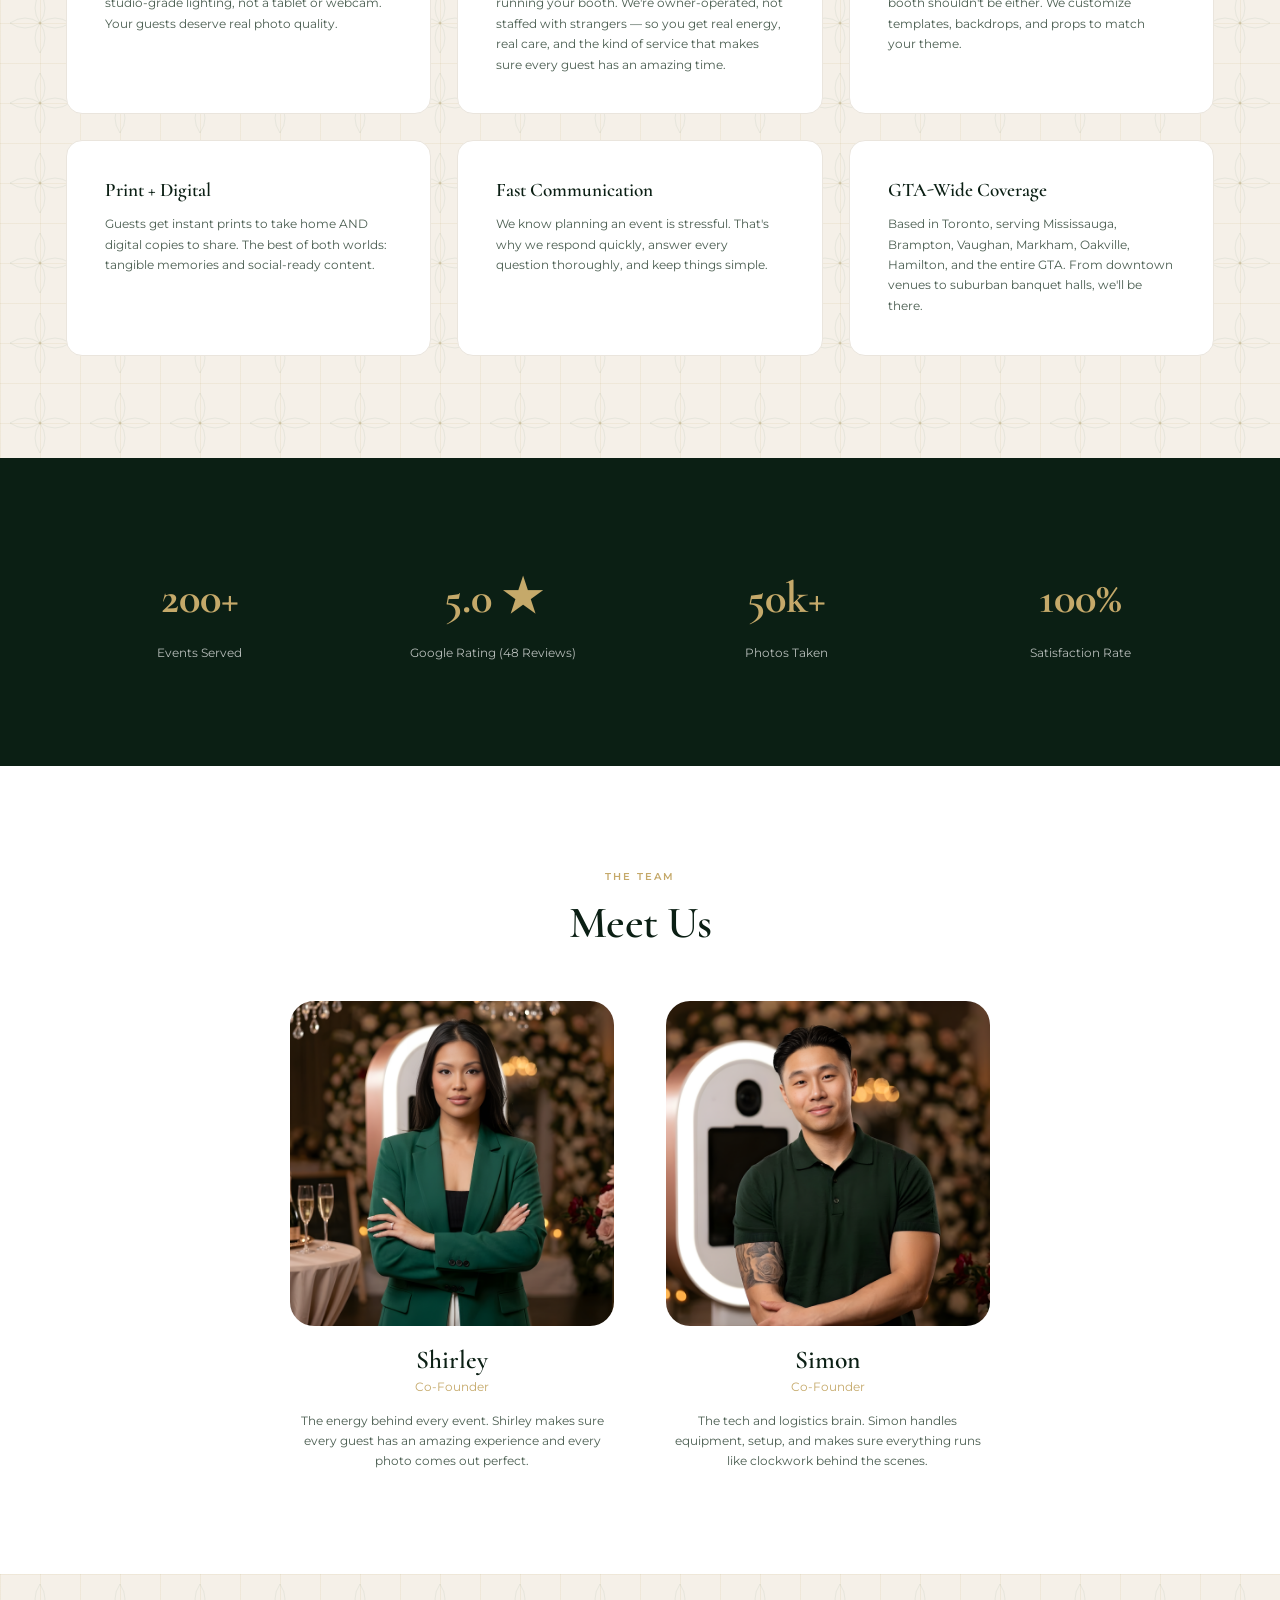
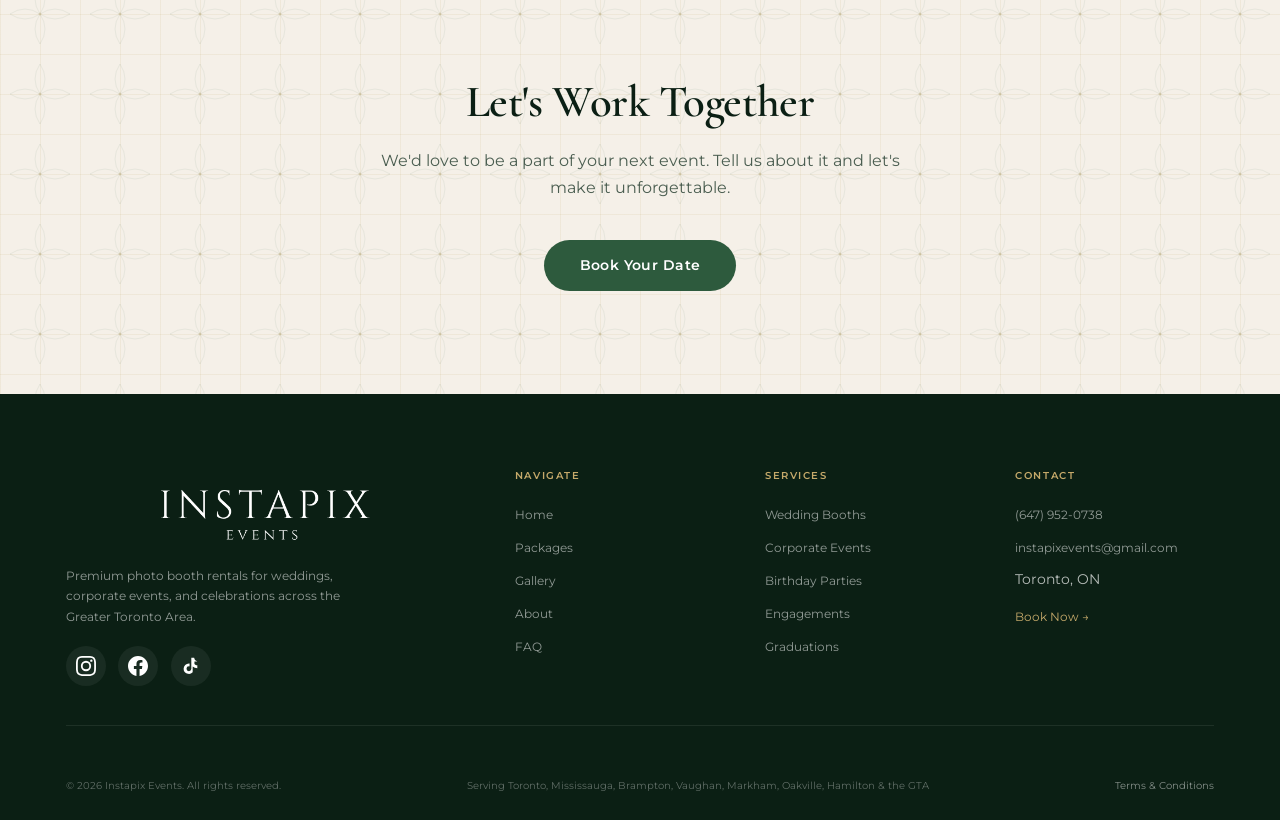
==== commit dc5aade9: "Update website copy: photos instead of photo strips, unlimited revisions, owner-operated energy Co-A" ====
--- a/about.html
+++ b/about.html
@@ -86,8 +86,8 @@
         </div>
 
         <div class="card">
-          <h5 style="margin-bottom:var(--space-md)">Two Dedicated Attendants</h5>
-          <p style="font-size:var(--text-sm)">Every event gets two trained team members on-site to manage the booth, assist guests, and make sure everything runs seamlessly.</p>
+          <h5 style="margin-bottom:var(--space-md)">Owner-Operated Energy</h5>
+          <p style="font-size:var(--text-sm)">The people you talk to are the same ones running your booth. We're owner-operated, not staffed with strangers — so you get real energy, real care, and the kind of service that makes sure every guest has an amazing time.</p>
         </div>
 
         <div class="card">
